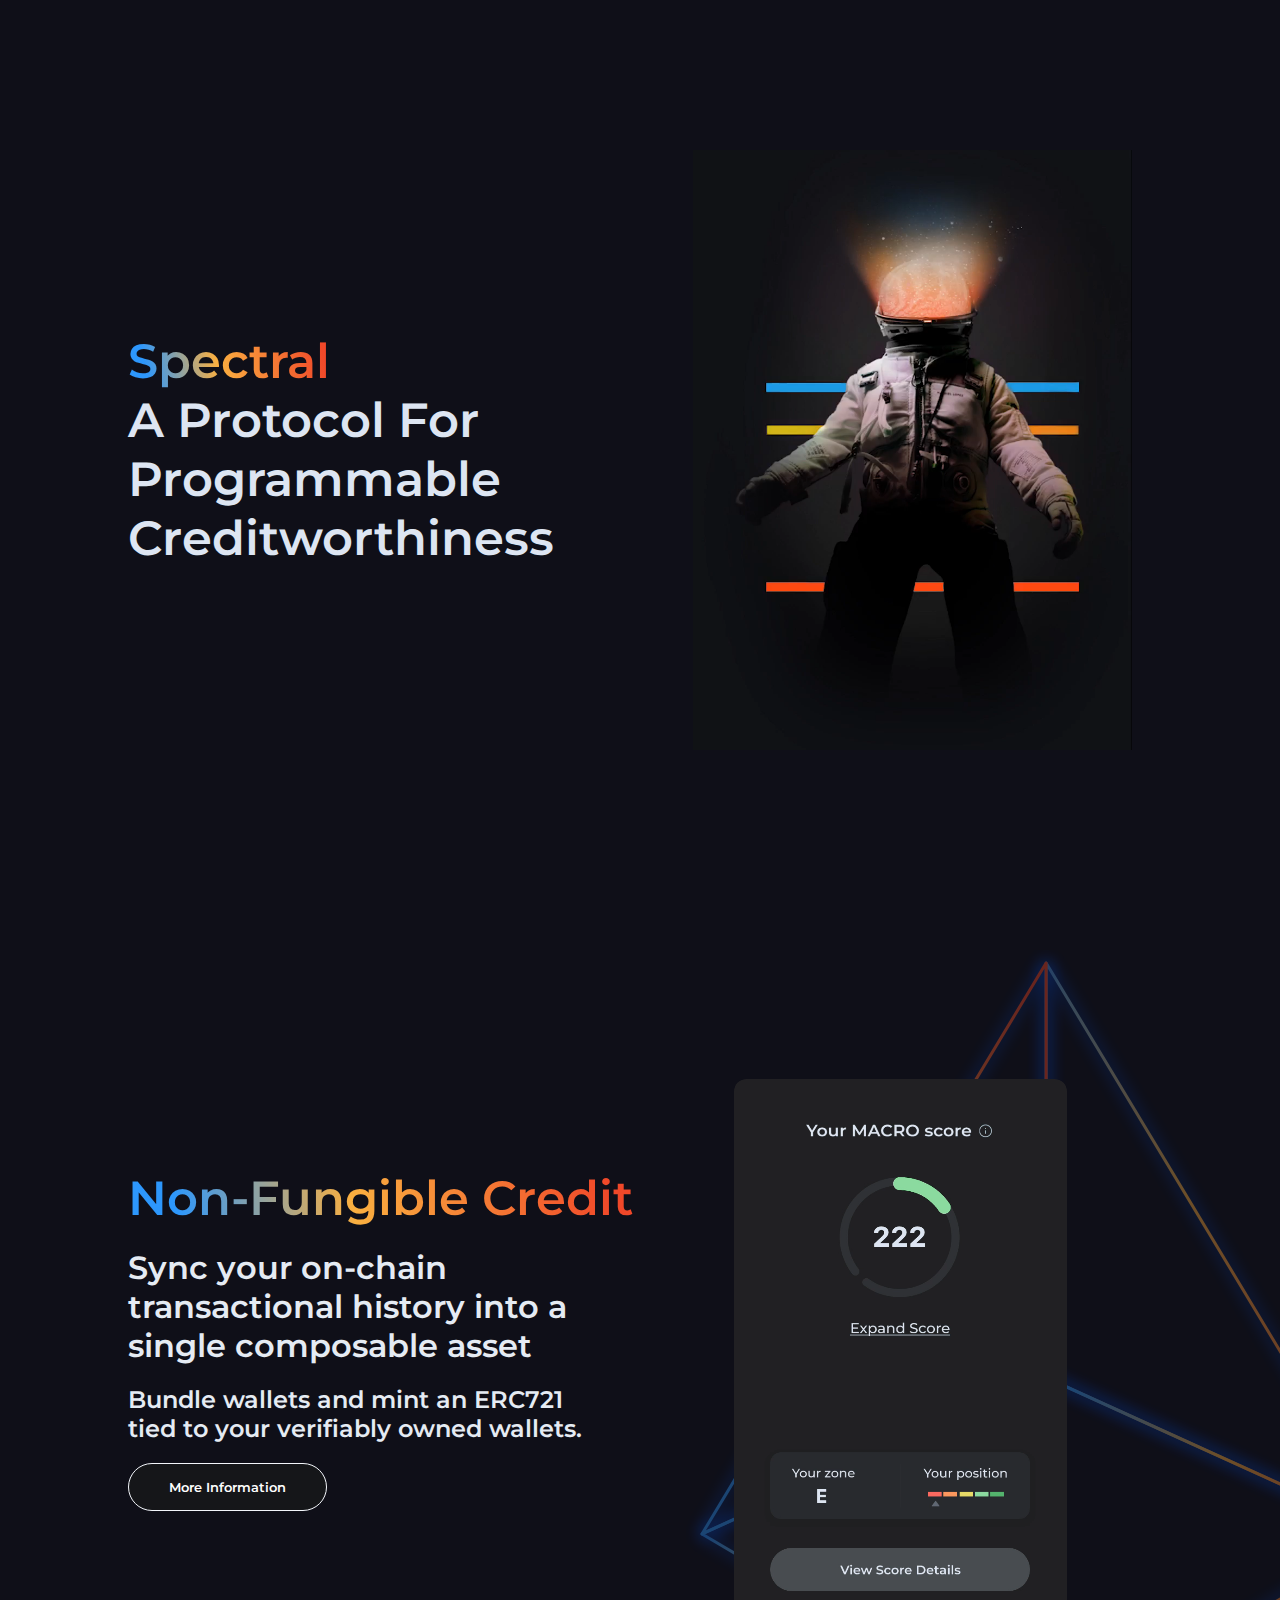
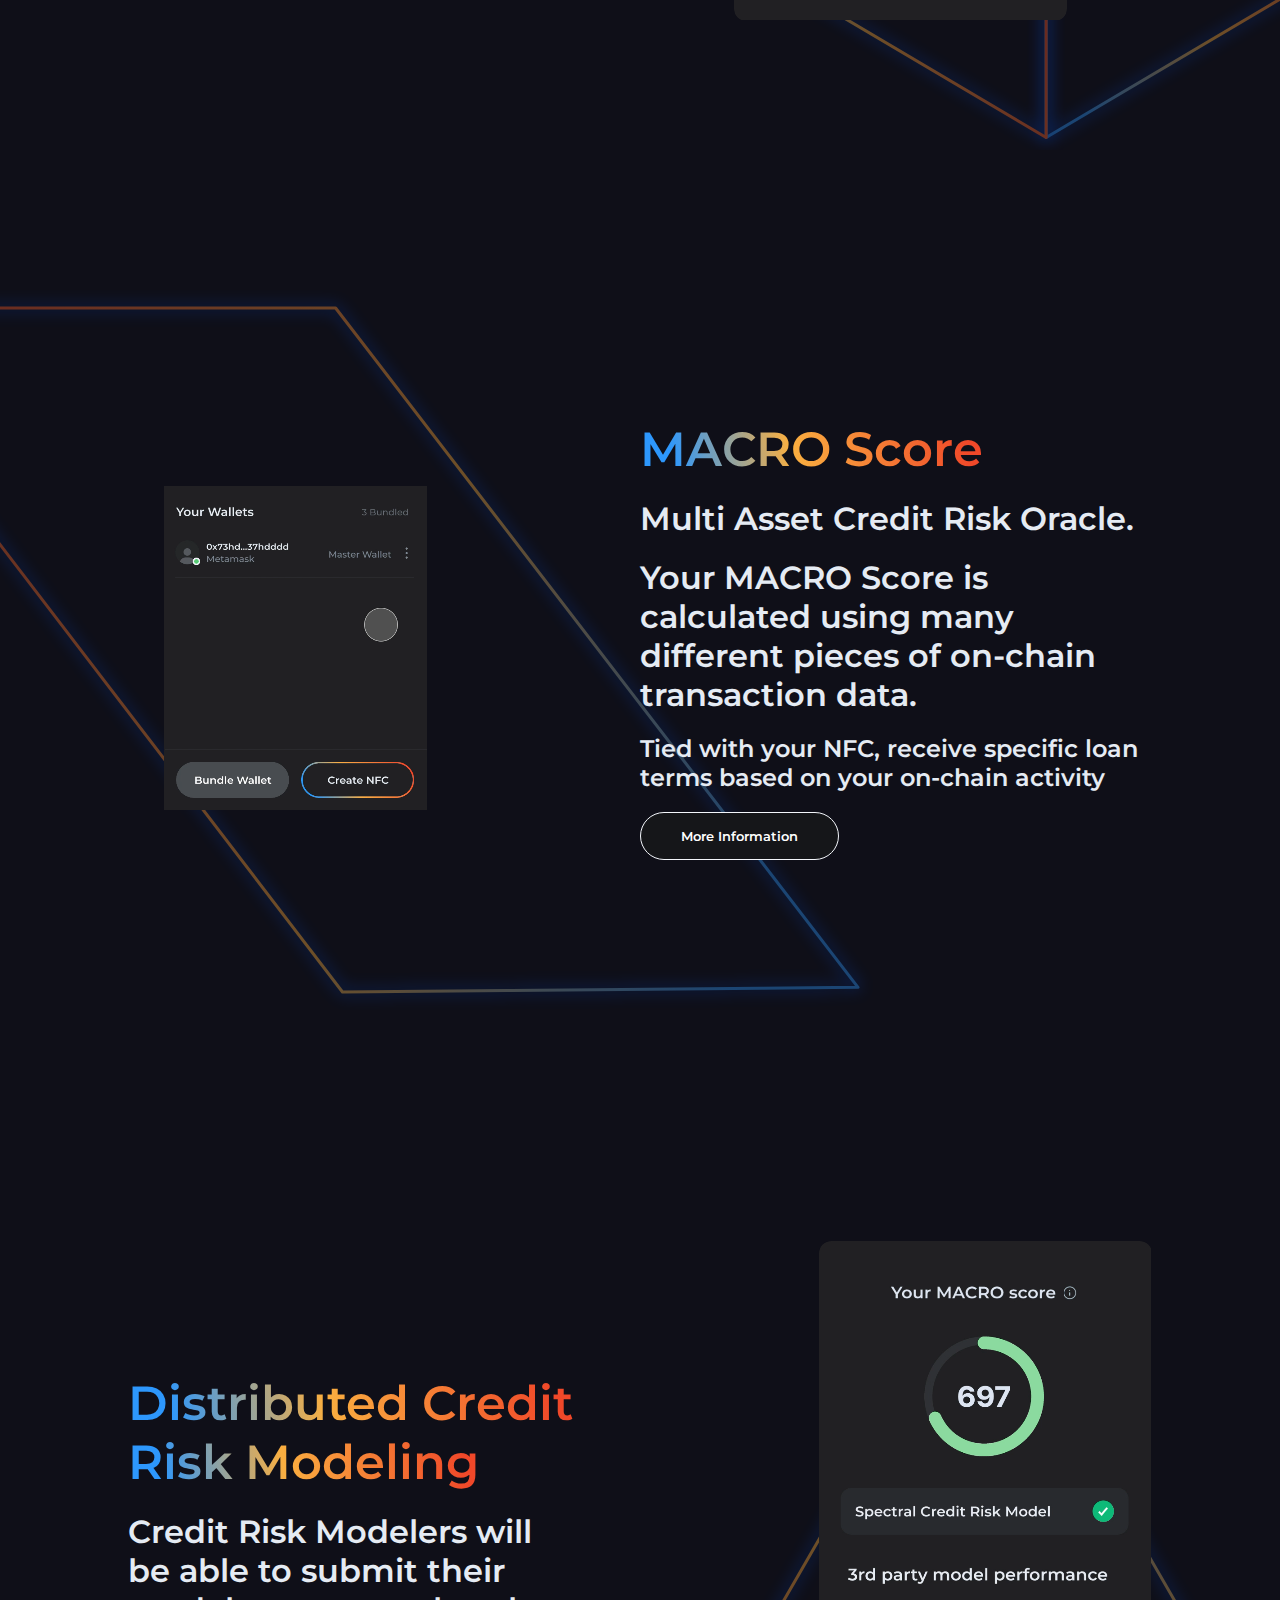
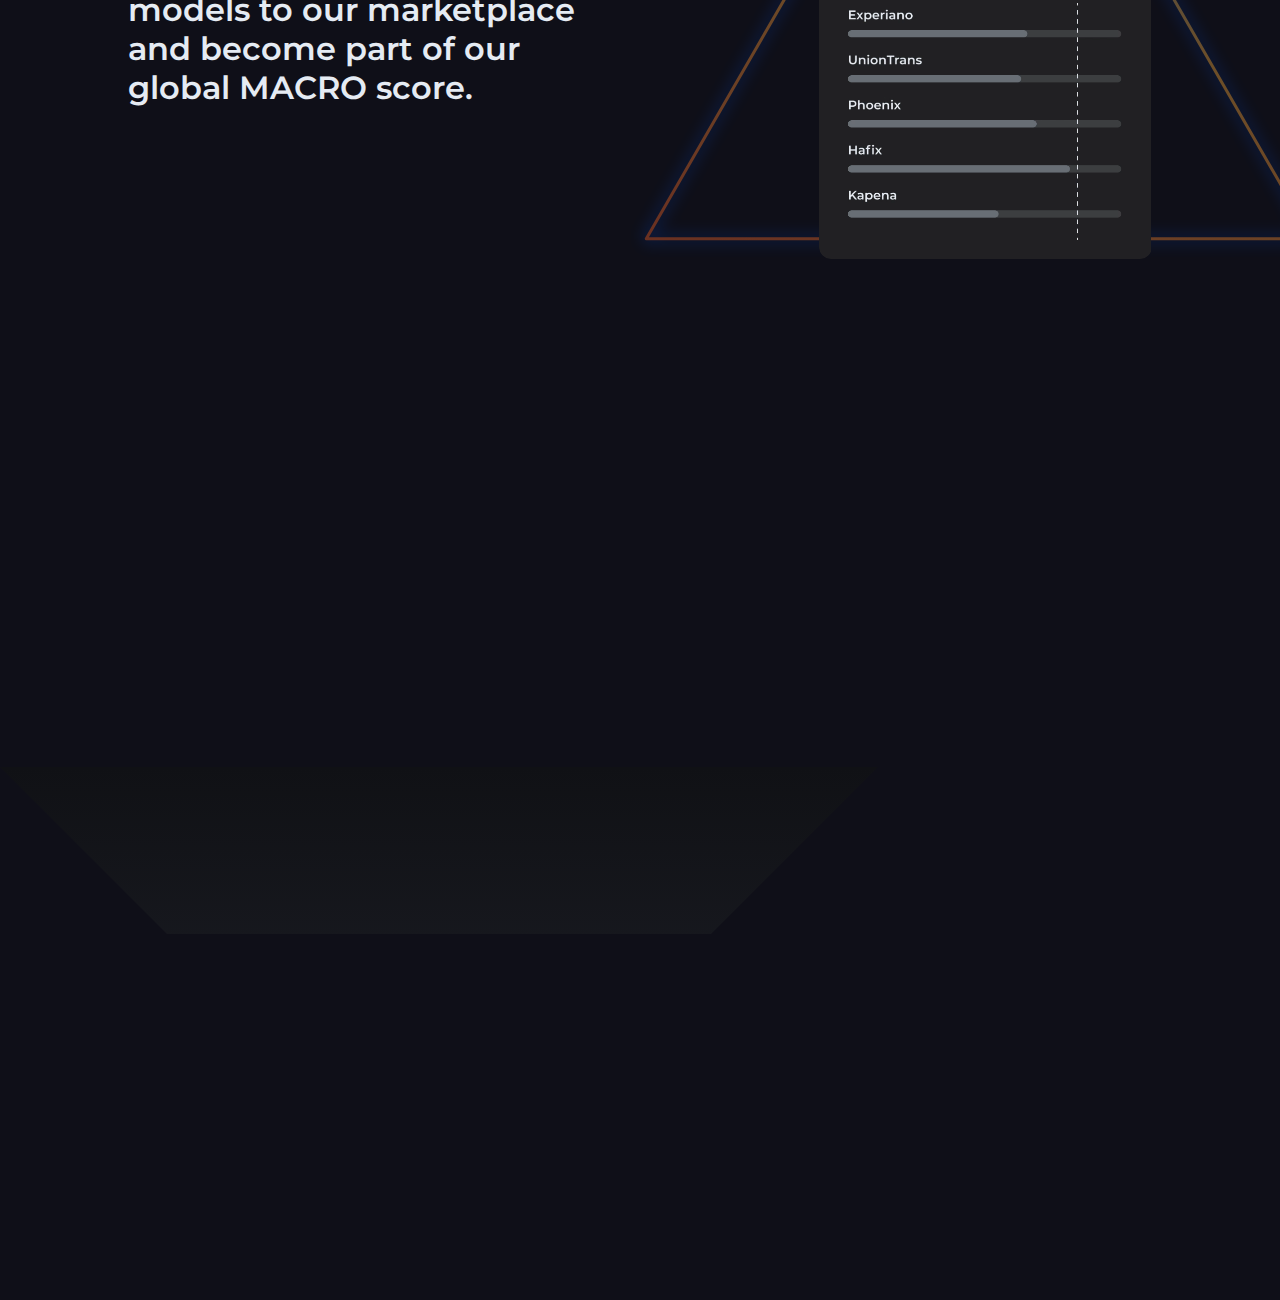
==== index.html @ 1f859273 "working on landing page pages" ====
<!DOCTYPE html>
<html lang="en" dir="ltr">

<head>
  <meta charset="utf-8">
  <meta http-equiv="X-UA-Compatible" content="IE=edge">
  <meta name="viewport" content="width=device-width, initial-scale=2">
  <title> Spectral </title>
  <link rel="stylesheet" href="css/style.css">
  <link rel="preconnect" href="https://fonts.gstatic.com">
  <link href="https://fonts.googleapis.com/css2?family=Montserrat:wght@500&display=swap" rel="stylesheet">
</head>

<body>
  <div class='container'>

    <!-- page 1 -->
    <div class='section page-1'>
      <div class="page-container">
        <div class='page-container-left'>
          <h3 class='page-heading'>
            <span class='gradient'>Spectral</span>
          </h3>
          <h3 class='page-heading '>
            A Protocol For <br> Programmable <br> Creditworthiness
          </h3>

        </div>
        <div class='page-container-right'>
          <video width="478" height="600" autoplay muted loop>
            <source src="assets/animations/page1.mp4" type="video/mp4">
          </video>
        </div>
      </div>
    </div>

    <!-- page 2 -->
    <div class='section page-2'>
      <div class="page-container">
        <div class='page-container-left'>
          <h3 class='page-heading'>
            <span class='gradient'>Non-Fungible Credit</span>
          </h3>
          <h5 class='page-subheading'>
            Sync your on-chain <br> transactional history into a <br> single composable asset
          </h5>
          <p class='page-desc'>
            Bundle wallets and mint an ERC721 <br> tied to your verifiably owned wallets.
          </p>
          <button class='btn'>More Information</button>
        </div>
        <div class='page-container-right'>
          <div class='video-mask'>
            <video class='page-2-video' width="333" height="542" autoplay muted loop>
              <source src="assets/animations/page2.mp4" type="video/mp4">
            </video>
          </div>
        </div>
      </div>
      <img class='page-2-geo' src="assets/images/page2geo.svg" alt="">
    </div>

    <!-- page 3 -->
    <div class='section page-3'>
      <div class="page-container">
        <div class='page-container-left'>
          <div class='video-mask'>
            <video class='page-3-video' width="334" height="324" autoplay muted loop>
              <source src="assets/animations/page3.mp4" type="video/mp4">
            </video>
          </div>
        </div>
        <div class='page-container-right'>
          <h3 class='page-heading'>
            <span class='gradient'>MACRO Score</span>
          </h3>
          <h5 class='page-subheading'>
            Multi Asset Credit Risk Oracle.
          </h5>
          <h5 class='page-subheading'>
            Your MACRO Score is calculated using many different pieces of on-chain transaction data.
          </h5>
          <p class='page-desc'>
            Tied with your NFC, receive specific loan terms based on your on-chain activity
          </p>

          <button class='btn'>More Information</button>

        </div>
      </div>
      <img class='page-3-geo' src="assets/images/page3geo.svg" alt="">
    </div>

    <!-- page 4 -->
    <div class='section page-4'>
      <div class="page-container">
        <div class='page-container-left'>
          <h3 class='page-heading'>
            <span class='gradient'>Distributed Credit </span> <br> <span class='gradient'> Risk Modeling</span> </h3>
          <h5 class='page-subheading'>
            Credit Risk Modelers will <br> be able to submit their <br> models to our marketplace <br> and become part
            of our <br> global MACRO score.
          </h5>
        </div>
        <div class='page-container-right'>
          <div class='video-mask'>
            <video class='page-4-video' width="333" height="618" autoplay muted loop>
              <source src="assets/animations/page4.mp4" type="video/mp4">
            </video>
          </div>
        </div>
      </div>
      <img class="page-4-geo" src="assets/images/page4geo.svg" alt="">
    </div>

    <!-- page 5 -->
    <div class='section page-5'>
      <img src="assets/images/page5geo.svg" alt="">
    </div>
  </div>

  <script src="script.js"></script>

</body>

</html>
---- css/style.css ----
/* general */
body {
  margin: 0;
  padding: 0;
}

h3,
h5,
p,
button {
  margin: 0;
  font-family: Montserrat;
  font-style: normal;
  font-weight: 600;
}

.video-mask {
  height: 100%;
}

video {
  /* used for border-radius */
  -webkit-mask-image: url([data-uri]);
  border-radius: 12px;
}


.container {
  position: relative;
  width: 100%;
  height: 100vh
}

.section {
  width: 100%;
  height: 100vh;
  background-color: #0F0F18;
  display: flex;
  align-items: center;
}

.page-container {
  display: flex;
  width: 80%;
  height: 80%;
  align-items: center;
  justify-content: space-between;
  margin: 0 auto;
}

.page-container-left,
.page-container-right {
  width: 50%;
  z-index: 1;
}

.page-container-right video {
  float: right;
}

.page-heading {
  font-size: 48px;
  line-height: 59px;
  color: #DDE5F2;
}

.page-subheading {
  font-size: 32px;
  line-height: 39px;
  color: #E5EBF3;
  margin: 20px 0;
}

.page-desc {
  font-size: 24px;
  line-height: 29px;
  color: #E5EBF3;
}

.gradient {
  background: linear-gradient(257.92deg, #F04829 5.36%, #FAAF40 55.62%, #2D97FC 89.97%);
  -webkit-background-clip: text;
  -webkit-text-fill-color: transparent;
  color: transparent;
}

.btn {
  background: #151619;
  border: 1.63441px solid #F3F6FB;
  box-sizing: border-box;
  border-radius: 100px;
  color: white;
  margin: 20px 0;
  padding: 15px 40px;
  font-family: Montserrat;
}

/* page 1 */


/* page 2 */
.page-2-geo {
  position: absolute;
  right: 0;
}

.page-2-video {
  transform: translateX(-85px);
}

/* page 3 */
.page-3-geo {
  position: absolute;
  left: 0;
}

/* page 4 */
.page-4-geo {
  position: absolute;
  right: 0;
}
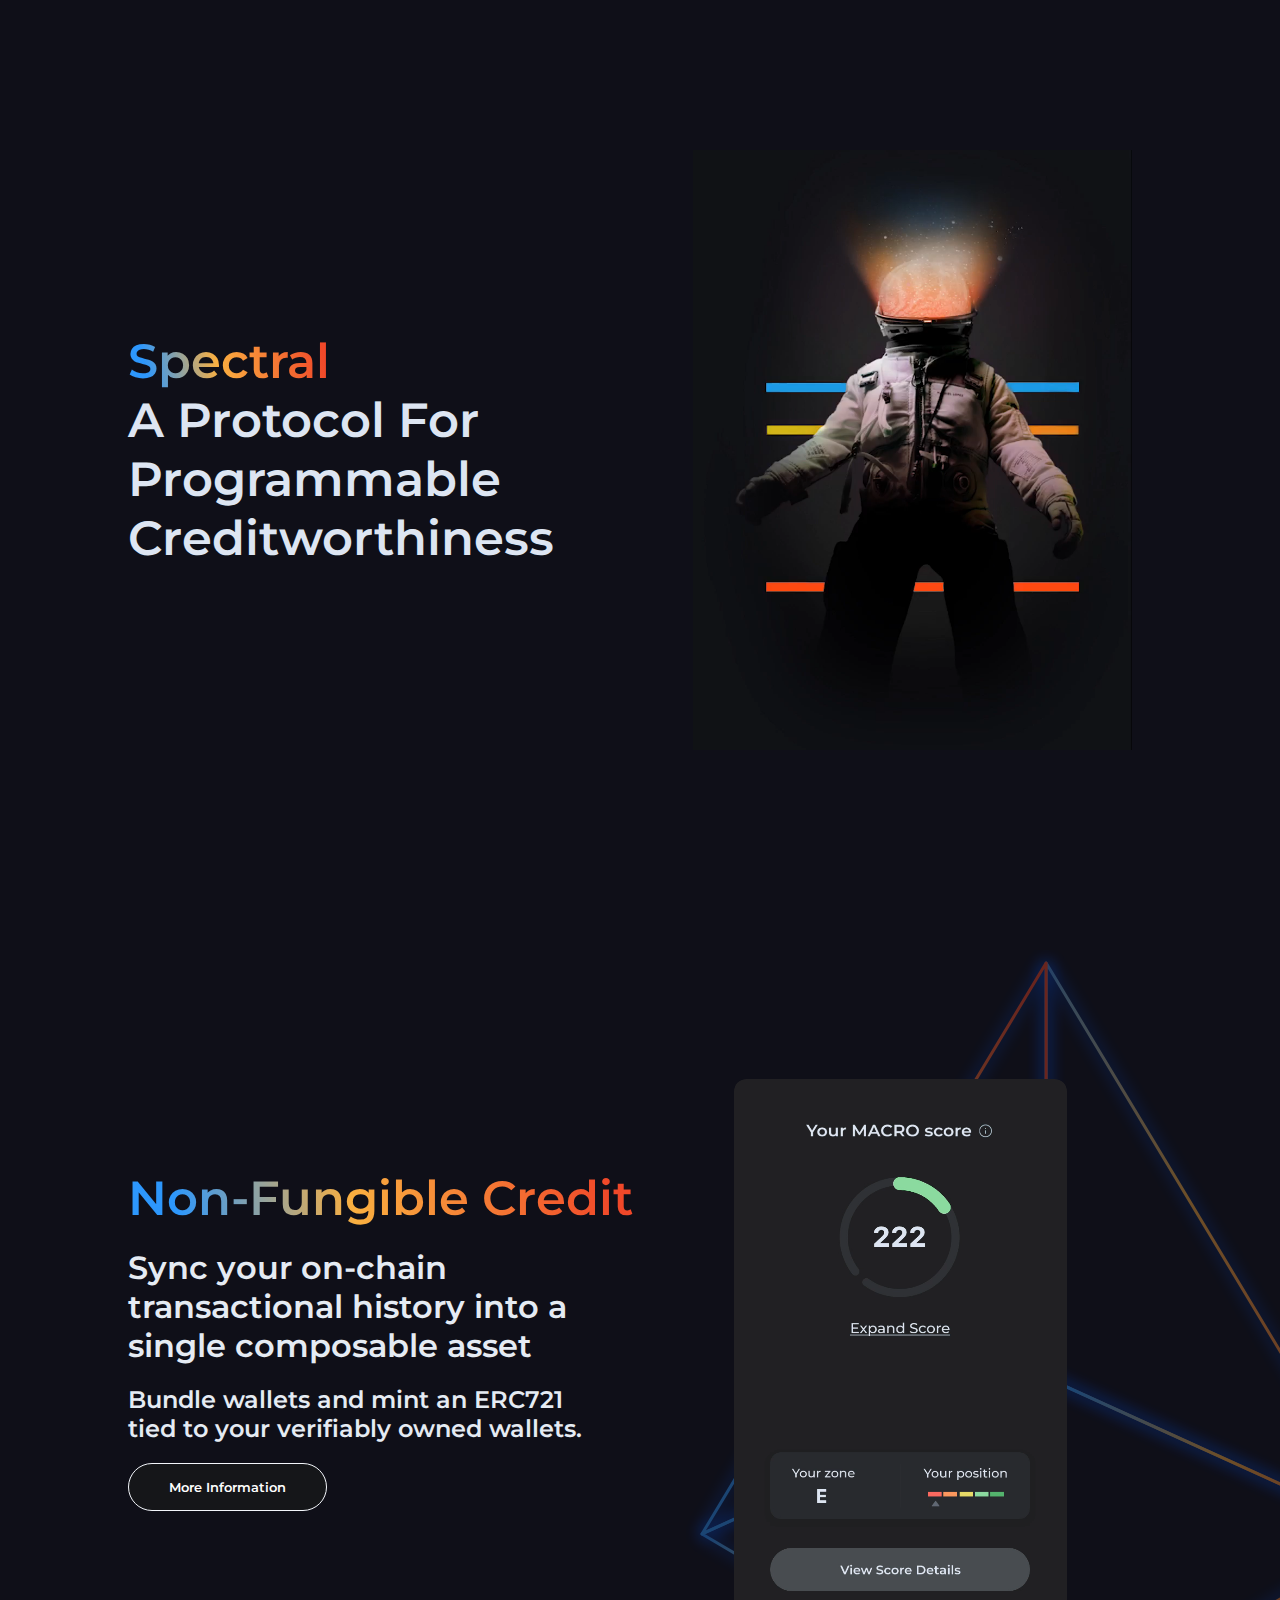
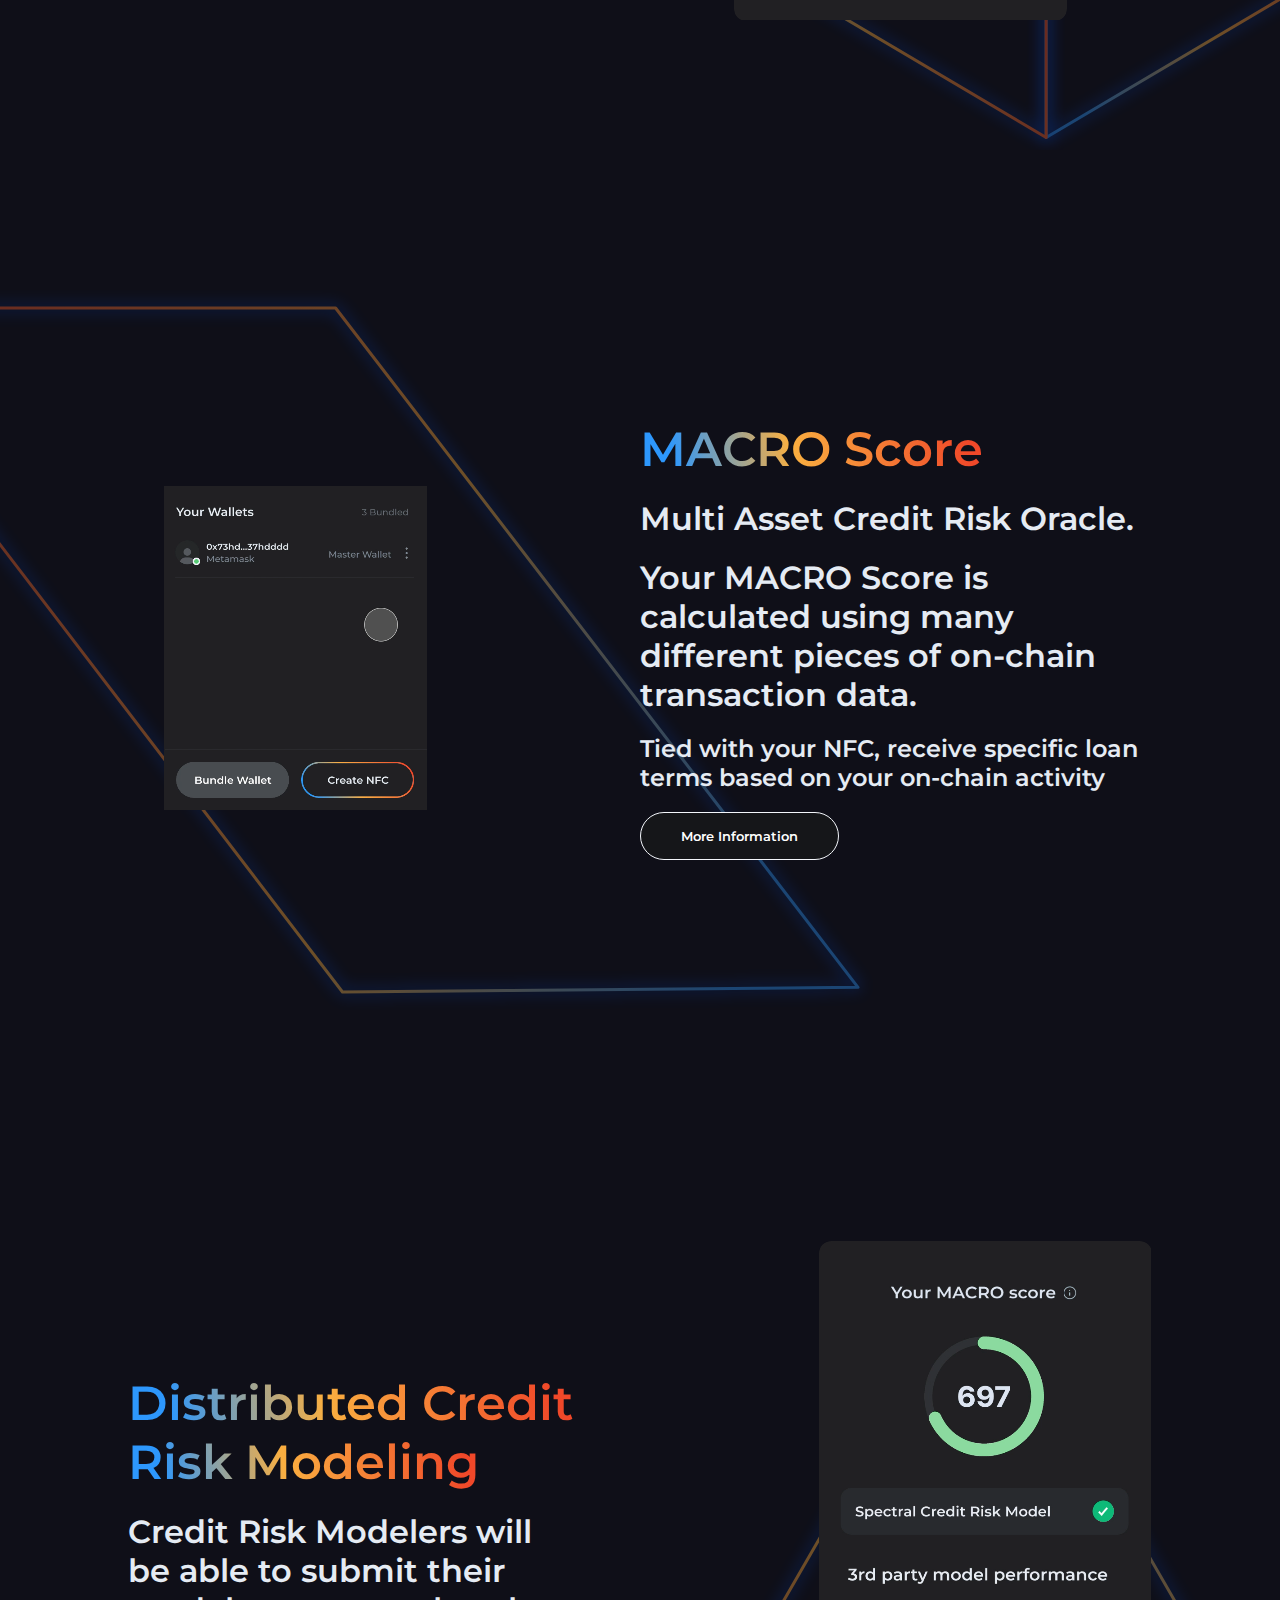
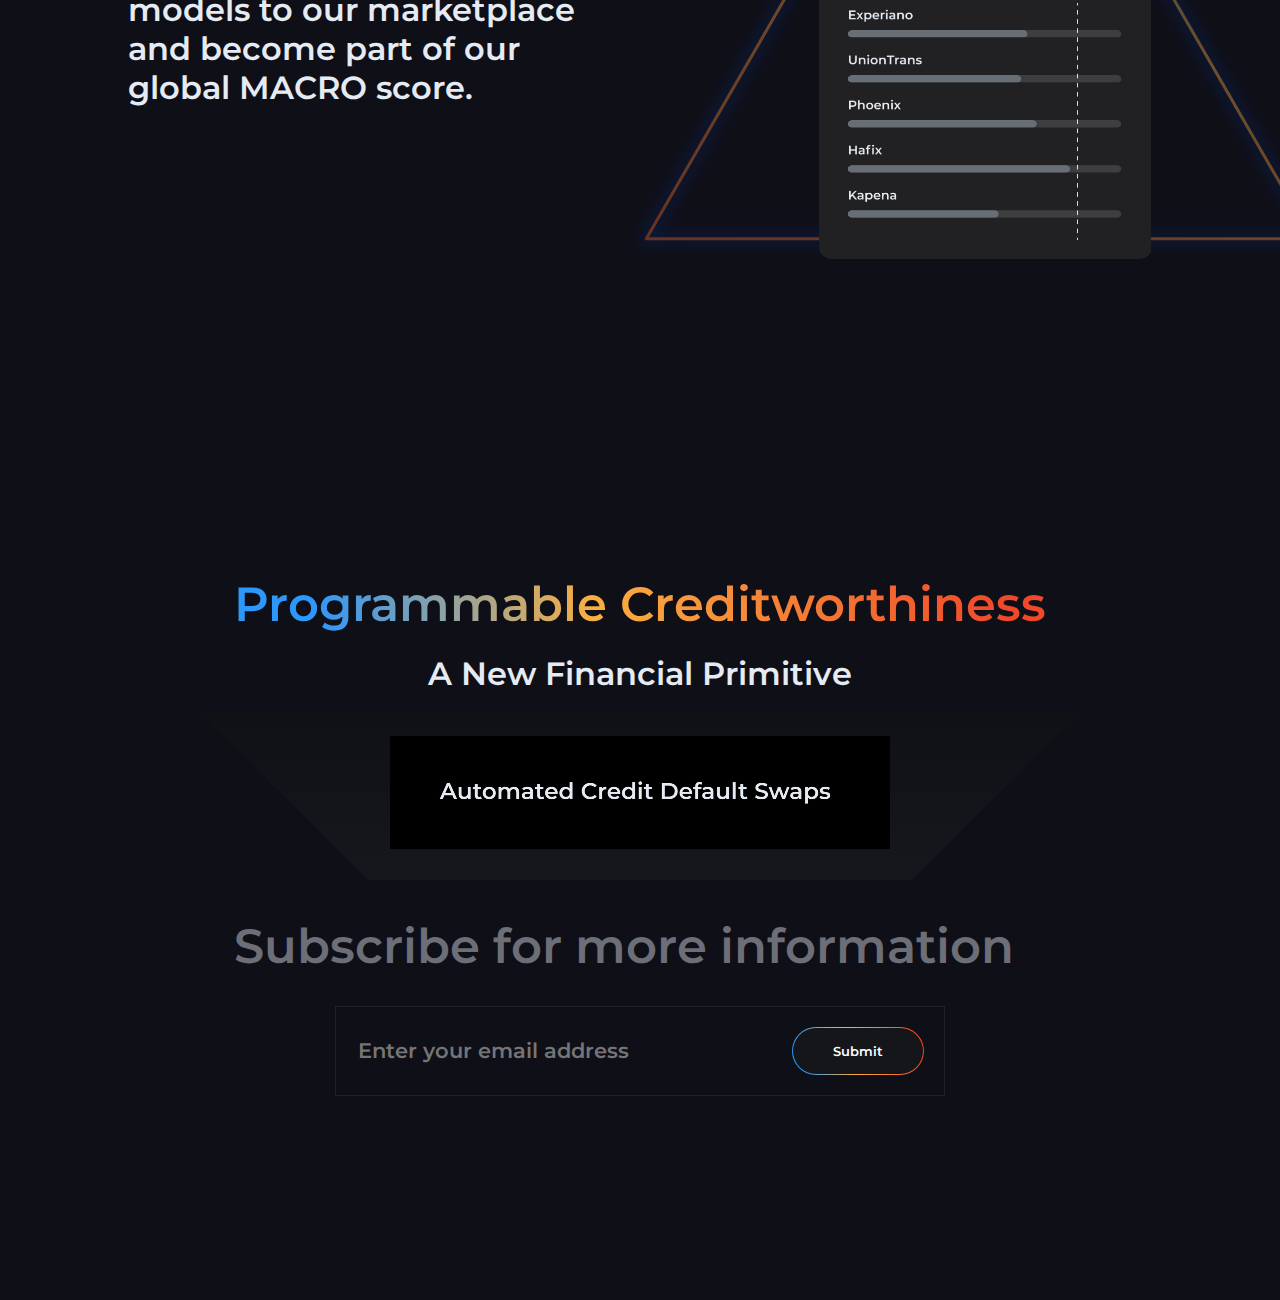
==== commit 2de2658c: "pages completed as per figma" ====
--- a/index.html
+++ b/index.html
@@ -96,7 +96,8 @@
       <div class="page-container">
         <div class='page-container-left'>
           <h3 class='page-heading'>
-            <span class='gradient'>Distributed Credit </span> <br> <span class='gradient'> Risk Modeling</span> </h3>
+            <span class='gradient'>Distributed Credit </span> <br> <span class='gradient'> Risk Modeling</span>
+          </h3>
           <h5 class='page-subheading'>
             Credit Risk Modelers will <br> be able to submit their <br> models to our marketplace <br> and become part
             of our <br> global MACRO score.
@@ -115,12 +116,32 @@
 
     <!-- page 5 -->
     <div class='section page-5'>
-      <img src="assets/images/page5geo.svg" alt="">
+
+      <div class='page-4-video-wrapper'>
+        <h3 class='page-heading'>
+          <span class='gradient'>Programmable Creditworthiness </span>
+        </h3>
+        <h5 class='page-subheading' style='text-align: center;'>
+          A New Financial Primitive
+        </h5>
+        <div class=''>
+          <video class='page-5-video' width="500" height="200" autoplay muted loop>
+            <source src="assets/animations/page5.mp4" type="video/mp4">
+          </video>
+          <img class='page-5-geo' src="assets/images/page5geo.svg" alt="">
+          <h5 class='subscribe-text'>Subscribe for more information</h5>
+        </div>
+        <div>
+          <form class='email-form' action="">
+            <input class='email-field' type="text" placeholder="Enter your email address">
+            <div class='btn-gradient-wrapper'>
+              <input class='btn btn-gradient' type="submit" value="Submit">
+            </div>
+          </form>
+        </div>
+      </div>
     </div>
-  </div>
-
-  <script src="script.js"></script>
-
+    <script src="script.js"></script>
 </body>
 
 </html>--- a/css/style.css
+++ b/css/style.css
@@ -7,7 +7,8 @@
 h3,
 h5,
 p,
-button {
+button,
+input {
   margin: 0;
   font-family: Montserrat;
   font-style: normal;
@@ -95,6 +96,29 @@
   font-family: Montserrat;
 }
 
+/* .btn-gradient {
+  border: 2px solid;
+  border-image-slice: 1;
+  border-width: 2px;
+  border-radius: 10px;
+  border-image-source: linear-gradient(257.92deg, #F04829 5.36%, #FAAF40 55.62%, #2D97FC 89.97%);
+} */
+
+.btn-gradient-wrapper {
+  width: 130px;
+  padding: 1px 1px;
+  border-radius: 100px;
+  position: relative;
+  background: linear-gradient(257.92deg, #F04829 5.36%, #FAAF40 55.62%, #2D97FC 89.97%);
+  z-index: 1;
+  /* padding: 3px; */
+}
+
+.btn-gradient-wrapper .btn {
+  border: unset;
+  margin: 0;
+}
+
 /* page 1 */
 
 
@@ -118,4 +142,60 @@
 .page-4-geo {
   position: absolute;
   right: 0;
+}
+
+.page-5-geo {
+  position: absolute;
+  left: 50%;
+  transform: translate(-50%, 0);
+}
+
+.page-5 {
+  display: flex;
+  flex-direction: column;
+  align-items: center;
+  justify-content: center;
+}
+
+.page-5-video {
+  position: relative;
+  z-index: 1;
+  left: 50%;
+  transform: translate(-50%, -20px);
+}
+
+.subscribe-text {
+  color: #E5EBF370;
+  font-size: 48px;
+  line-height: 59px;
+}
+
+.email-form {
+  display: flex;
+  justify-content: space-between;
+  width: 70%;
+  margin: 30px auto;
+  padding: 20px;
+  border: 1px solid #47474750;
+}
+
+.email-field {
+  width: 500px;
+  background: transparent;
+  border: none;
+  text-decoration: none;
+  color: #686868;
+  font-size: 21px;
+  line-height: 26px;
+}
+
+.email-field:focus {
+  outline-width: 0;
+
+}
+
+.email-form::placeholder {
+  color: #686868;
+  font-size: 21px;
+  line-height: 26px;
 }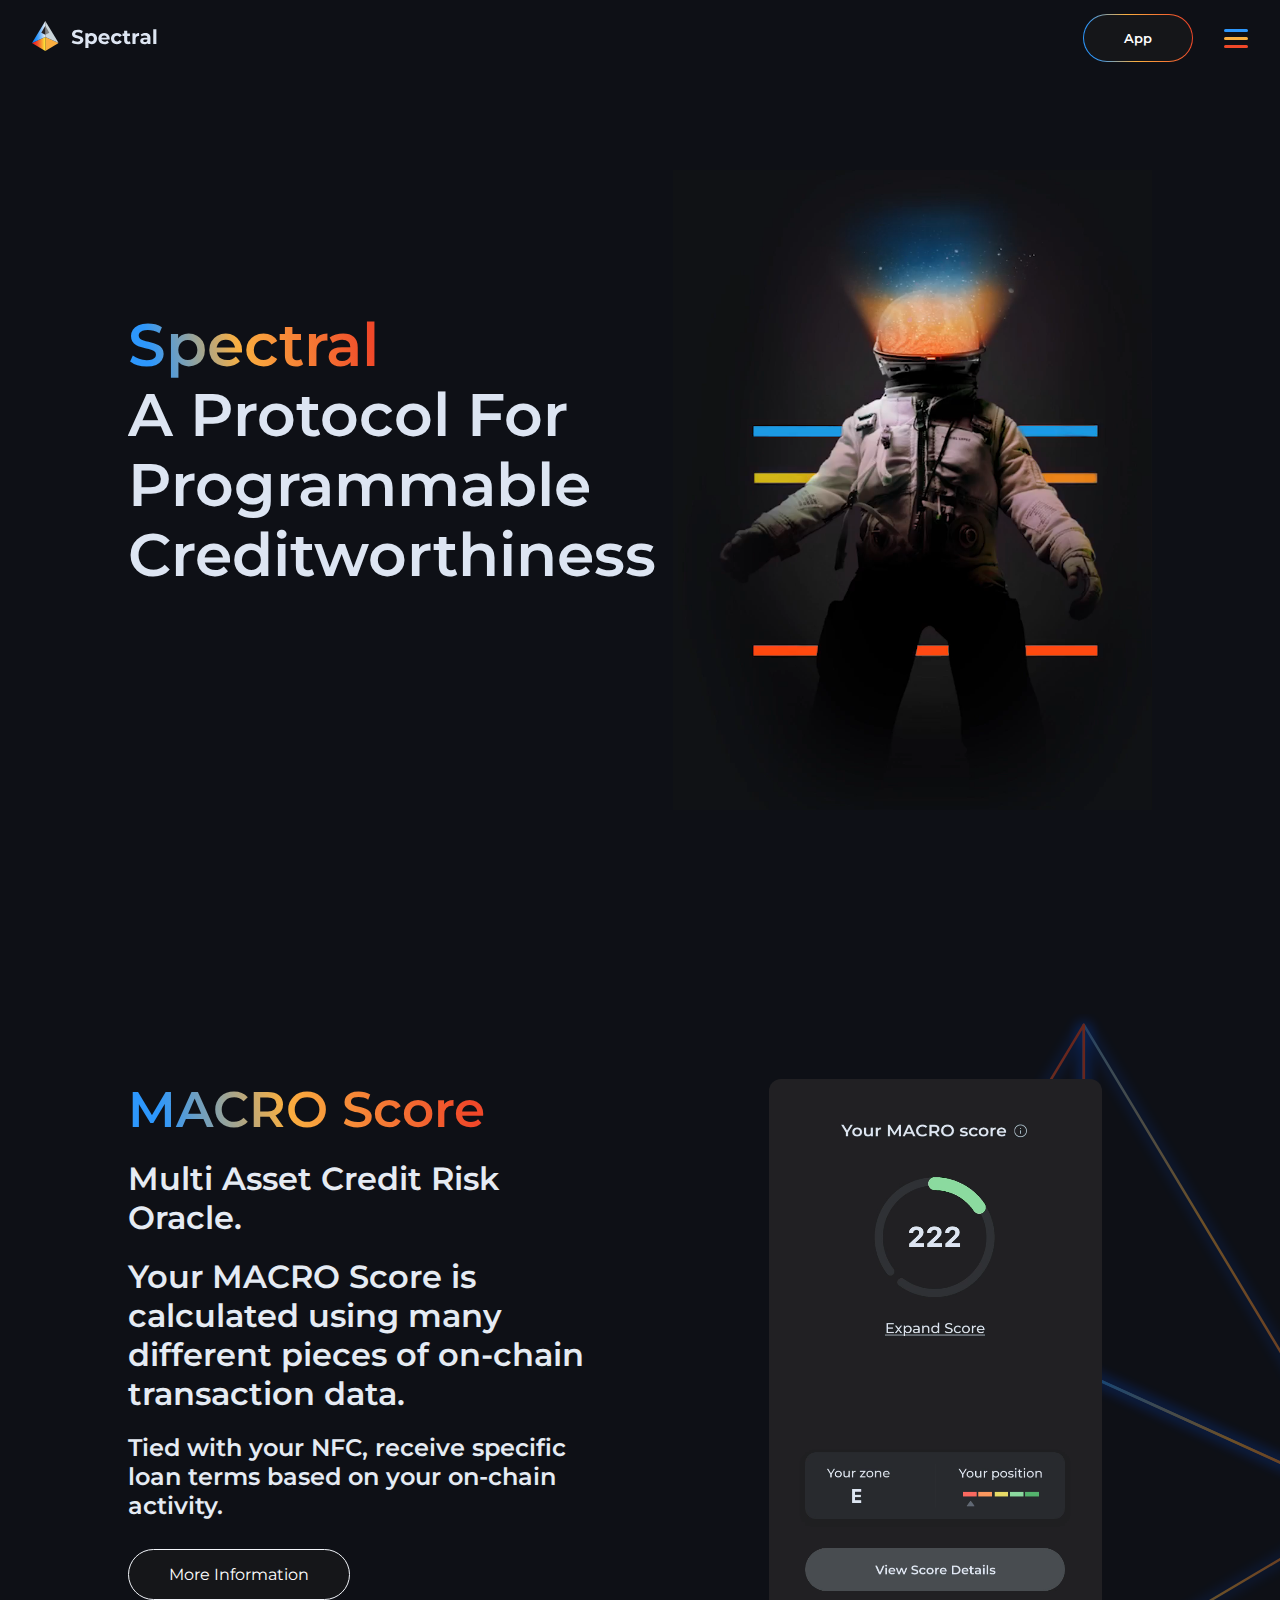
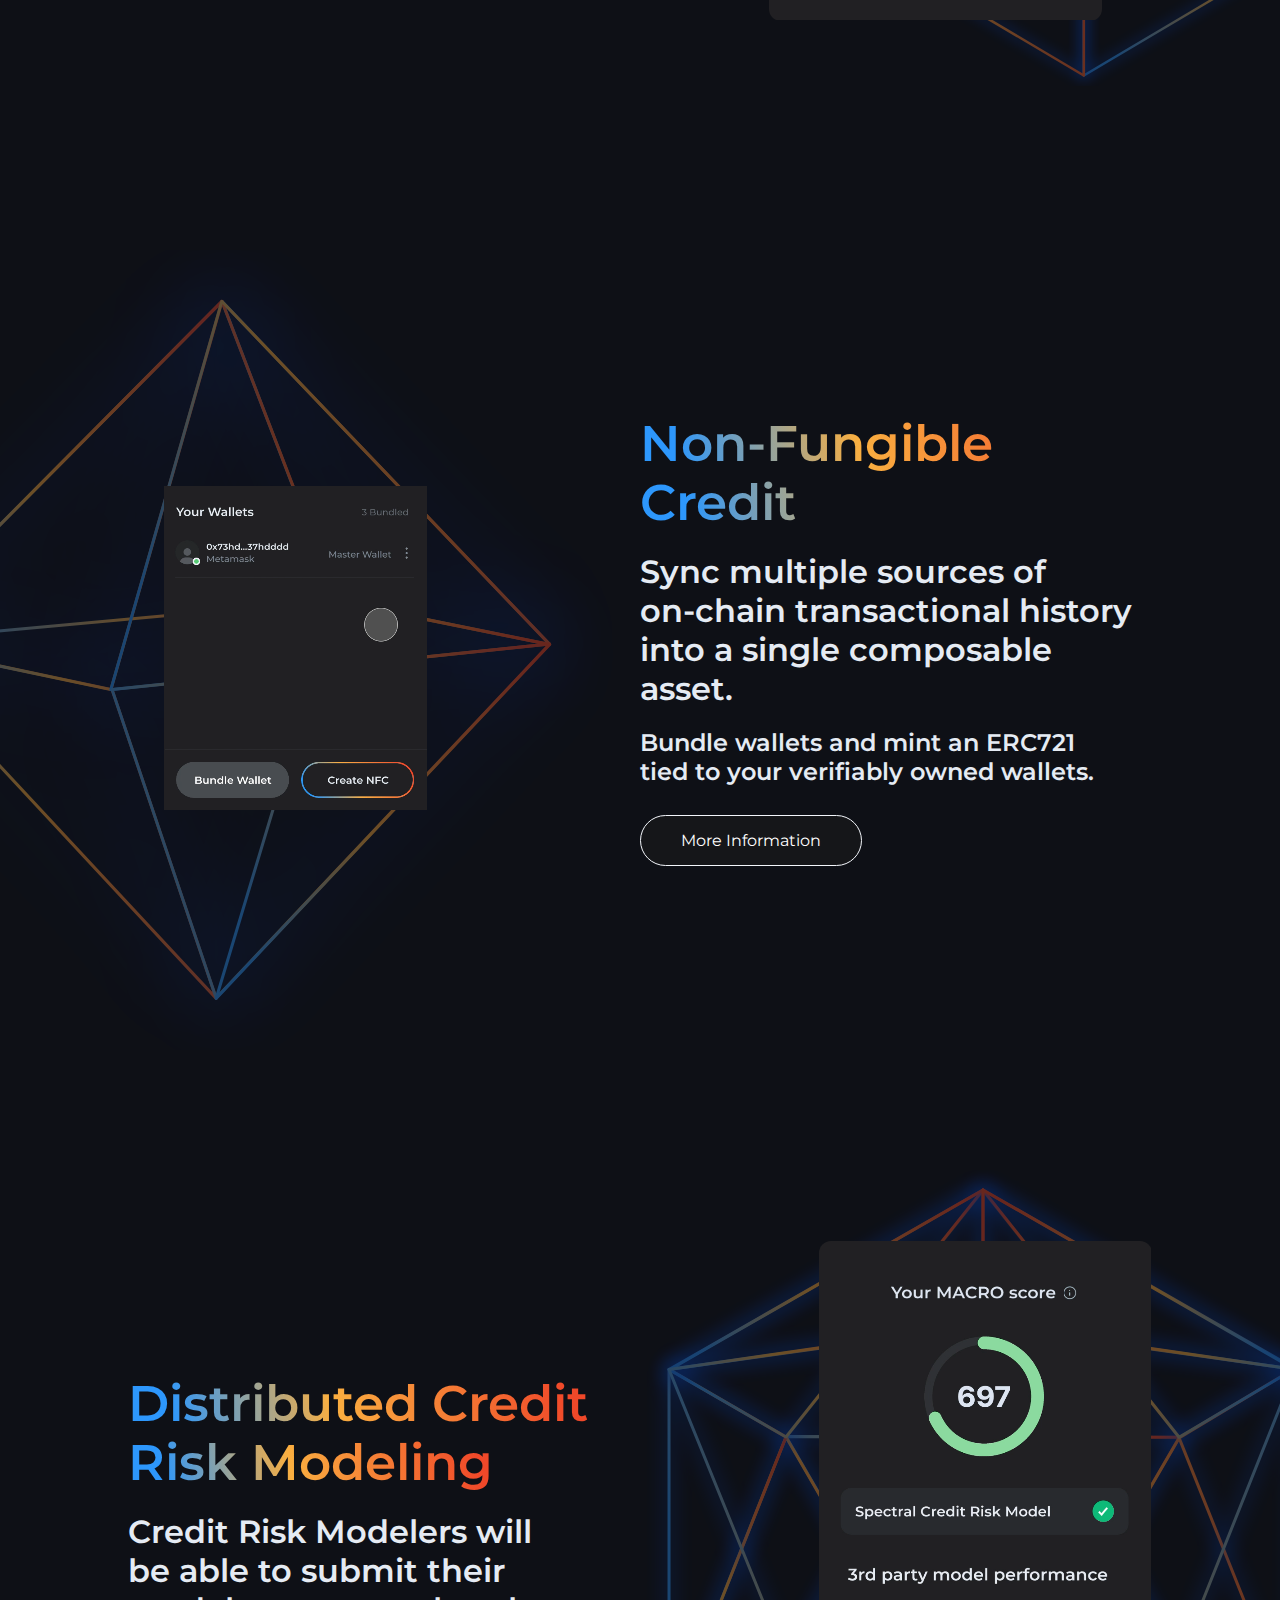
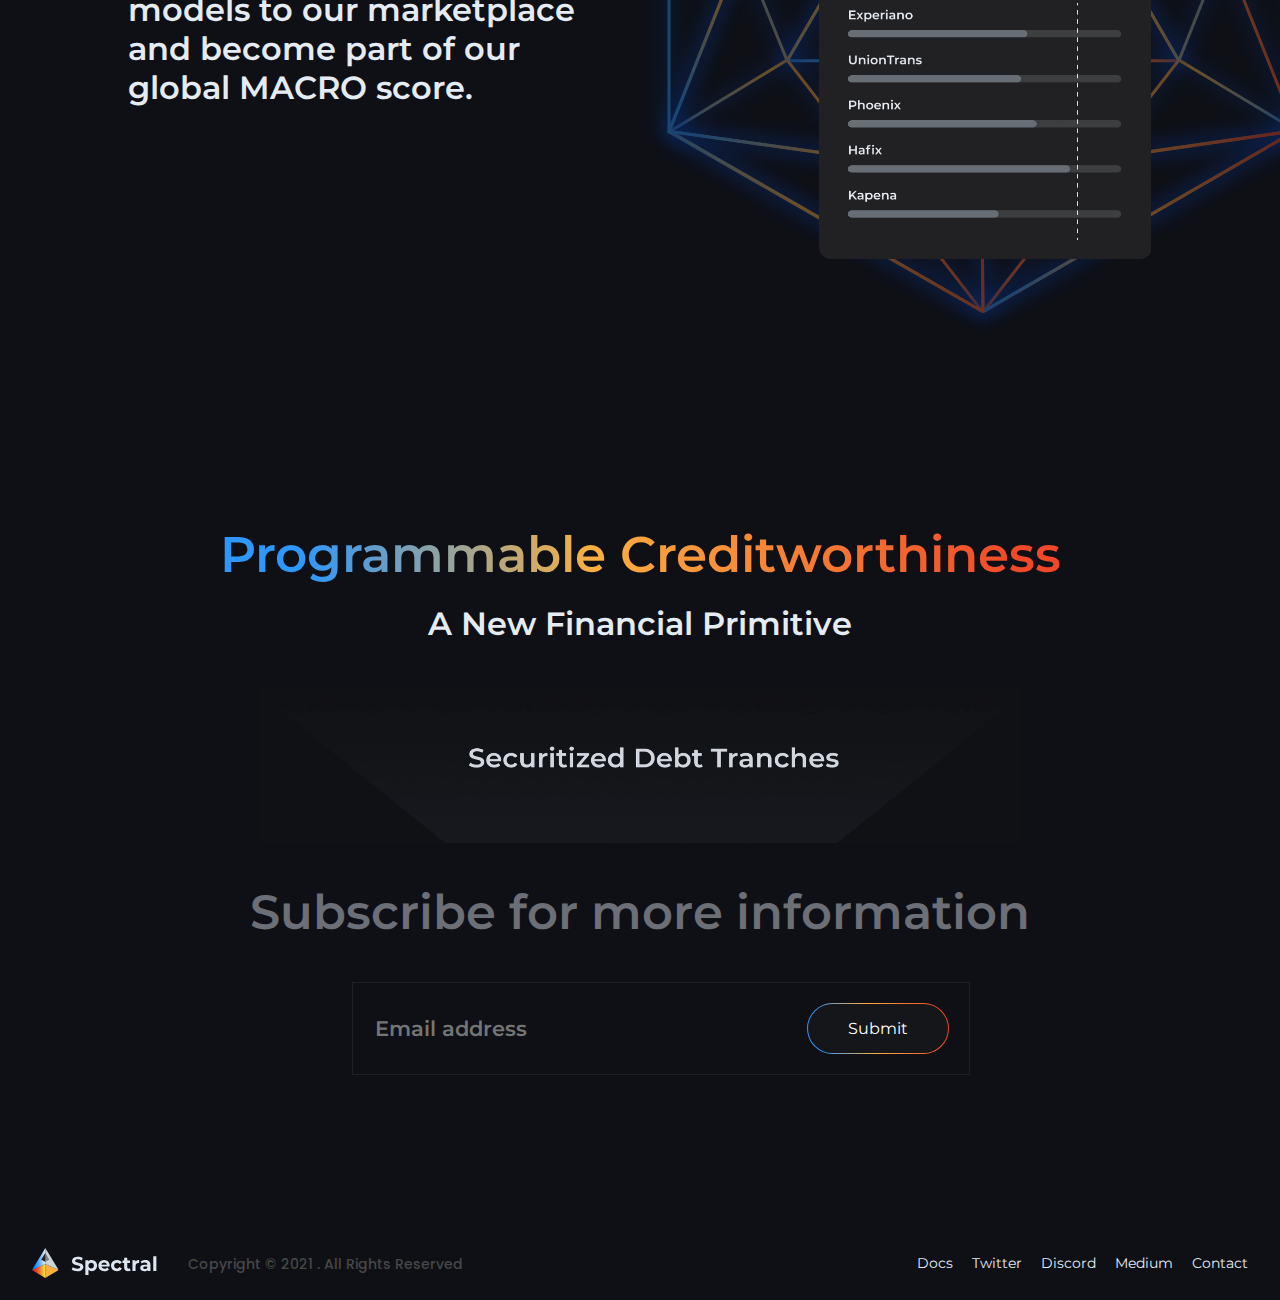
==== commit 890605d2: "remove .html from url" ====
--- a/index.html
+++ b/index.html
@@ -4,18 +4,101 @@
 <head>
   <meta charset="utf-8">
   <meta http-equiv="X-UA-Compatible" content="IE=edge">
-  <meta name="viewport" content="width=device-width, initial-scale=2">
+  <meta name="viewport" content="width=device-width, initial-scale=1">
   <title> Spectral </title>
+  <!-- favicon -->
+  <link rel="apple-touch-icon" sizes="180x180" href="assets/favicon/apple-touch-icon.png">
+  <link rel="icon" type="image/png" sizes="32x32" href="assets/favicon/favicon-32x32.png">
+  <link rel="icon" type="image/png" sizes="16x16" href="assets/favicon/favicon-16x16.png">
+  <link rel="manifest" href="assets/favicon/site.webmanifest">
+  <link rel="mask-icon" href="assets/favicon/safari-pinned-tab.svg" color="#5bbad5">
+  <link rel="shortcut icon" href="assets/favicon/favicon.ico">
+  <meta name="msapplication-TileColor" content="#da532c">
+  <meta name="msapplication-config" content="assets/favicon/browserconfig.xml">
+  <meta name="theme-color" content="#ffffff">
+  <!-- Primary Meta Tags -->
+  <title>Spectral</title>
+  <meta name="title" content="Spectral">
+  <meta name="description" content="A Protocol For Programmable Creditworthiness">
+  <!-- Open Graph / Facebook -->
+  <meta property="og:type" content="website">
+  <meta property="og:url" content="https://metatags.io/">
+  <meta property="og:title" content="Spectral">
+  <meta property="og:description" content="A Protocol For Programmable Creditworthiness">
+  <meta property="og:image" content="https://spectral-landing-dev.herokuapp.com/assets/images/meta.png">
+
+  <!-- Twitter -->
+  <meta property="twitter:card" content="summary_large_image">
+  <meta property="twitter:url" content="https://metatags.io/">
+  <meta property="twitter:title" content="Spectral">
+  <meta property="twitter:description" content="A Protocol For Programmable Creditworthiness">
+  <meta property="twitter:image" content="https://spectral-landing-dev.herokuapp.com/assets/images/meta.png">
+  <!-- font + style -->
   <link rel="stylesheet" href="css/style.css">
   <link rel="preconnect" href="https://fonts.gstatic.com">
-  <link href="https://fonts.googleapis.com/css2?family=Montserrat:wght@500&display=swap" rel="stylesheet">
+  <link href="https://fonts.googleapis.com/css2?family=Montserrat:wght@500&family=Poppins:wght@500&display=swap"
+    rel="stylesheet">
 </head>
 
 <body>
-  <div class='container'>
+
+  <!-- scroll top arrow -->
+  <div id='scroll-top' class='remove-on-mobile'>
+    <span class='arrow arrow-top'></span>
+  </div>
+
+  <!-- main-page-container -->
+  <div id='container' class='container'>
+
+    <!-- modal -->
+    <div id='modal'>
+      <div class='modal-content'>
+        <img class='modal-top-logo remove-on-desktop' src="assets/images/spectral-logo.svg" alt="">
+        <img src="assets/images/logo-circle.svg" alt="">
+        <h3 class='page-desc' style='padding:30px 0;'>Coming Soon...</h3>
+        <div id="back-btn" class='btn-gradient-wrapper width-unset'>
+          <button class='btn btn-gradient '>Back</button>
+        </div>
+      </div>
+    </div>
 
     <!-- page 1 -->
     <div class='section page-1'>
+      <div id='mobile-nav-menu'>
+        <div id="mobile-nav-menu-links">
+          <a class='nav-link' href="http://docs.spectral.finance/" target="_blank">Docs</a>
+          <a class='nav-link' href="https://twitter.com/__spectral" target="_blank">Twitter</a>
+          <a class='nav-link' href="https://discord.gg/Z9ESSwy" target="_blank">Discord</a>
+          <a class='nav-link' href="https://medium.com/@spectralfinance" target="_blank">Medium</a>
+          <a class='nav-link' href="mailto:contact@spectral.finance">Contact</a>
+        </div>
+      </div>
+      <nav class='top-nav'>
+        <div class='top-nav-left'>
+          <img class='main-logo' src="assets/images/spectral-logo.svg" alt="">
+        </div>
+        <div class='top-nav-right'>
+          <div class='nav-menu-wrapper'>
+            <div id="nav-menu">
+              <a class='nav-link' href="http://docs.spectral.finance/" target="_blank">Docs</a>
+              <a class='nav-link' href="https://twitter.com/__spectral" target="_blank">Twitter</a>
+              <a class='nav-link' href="https://discord.gg/Z9ESSwy" target="_blank">Discord</a>
+              <a class='nav-link' href="https://medium.com/@spectralfinance" target="_blank">Medium</a>
+              <a class='nav-link' href="mailto:contact@spectral.finance">Contact</a>
+            </div>
+          </div>
+          <div id='app-btn-wrapper' class='btn-gradient-wrapper width-unset'>
+            <button id='app-btn' class='btn btn-gradient '>App</button>
+          </div>
+          <div id='burger-menu'>
+            <div id="burger-icon">
+              <span></span>
+              <span></span>
+              <span></span>
+            </div>
+          </div>
+        </div>
+      </nav>
       <div class="page-container">
         <div class='page-container-left'>
           <h3 class='page-heading'>
@@ -26,8 +109,8 @@
           </h3>
 
         </div>
-        <div class='page-container-right'>
-          <video width="478" height="600" autoplay muted loop>
+        <div class='page-container-right page-1-video'>
+          <video width="478" height="600" playsinline autoplay muted loop>
             <source src="assets/animations/page1.mp4" type="video/mp4">
           </video>
         </div>
@@ -38,20 +121,28 @@
     <div class='section page-2'>
       <div class="page-container">
         <div class='page-container-left'>
-          <h3 class='page-heading'>
-            <span class='gradient'>Non-Fungible Credit</span>
+          <h3 class='page-heading '>
+            <span class='gradient'> MACRO Score </span>
           </h3>
           <h5 class='page-subheading'>
-            Sync your on-chain <br> transactional history into a <br> single composable asset
+            Multi Asset Credit Risk Oracle.
+          </h5>
+          <h5 class='page-subheading'>
+            Your MACRO Score is <br class='remove-on-mobile'>calculated using many<br class='remove-on-mobile'>
+            different pieces of on-chain
+            transaction data.
           </h5>
           <p class='page-desc'>
-            Bundle wallets and mint an ERC721 <br> tied to your verifiably owned wallets.
+            Tied with your NFC, receive specific loan terms based on your on-chain <br class='remove-on-mobile'>
+            activity.
           </p>
-          <button class='btn'>More Information</button>
+          <div class='more-info-wrapper'>
+            <a href='http://docs.spectral.finance' target="_blank" class='btn'>More Information</a>
+          </div>
         </div>
         <div class='page-container-right'>
           <div class='video-mask'>
-            <video class='page-2-video' width="333" height="542" autoplay muted loop>
+            <video class='page-2-video' width="333" height="542" playsinline autoplay muted loop>
               <source src="assets/animations/page2.mp4" type="video/mp4">
             </video>
           </div>
@@ -65,27 +156,27 @@
       <div class="page-container">
         <div class='page-container-left'>
           <div class='video-mask'>
-            <video class='page-3-video' width="334" height="324" autoplay muted loop>
+            <video class='page-3-video' width="334" height="324" playsinline autoplay muted loop>
               <source src="assets/animations/page3.mp4" type="video/mp4">
             </video>
           </div>
         </div>
         <div class='page-container-right'>
-          <h3 class='page-heading'>
-            <span class='gradient'>MACRO Score</span>
+          <h3 class='page-heading gradient'>
+            <span>Non-Fungible Credit</span>
           </h3>
           <h5 class='page-subheading'>
-            Multi Asset Credit Risk Oracle.
+            Sync multiple sources of <br class='remove-on-mobile'> on-chain transactional history <br
+              class='remove-on-mobile'> into a single
+            composable asset.
           </h5>
-          <h5 class='page-subheading'>
-            Your MACRO Score is calculated using many different pieces of on-chain transaction data.
-          </h5>
-          <p class='page-desc'>
-            Tied with your NFC, receive specific loan terms based on your on-chain activity
+
+          <p class=' page-desc'>
+            Bundle wallets and mint an ERC721<br class='remove-on-mobile'> tied to your verifiably owned wallets.
           </p>
-
-          <button class='btn'>More Information</button>
-
+          <div class='more-info-wrapper'>
+            <a href='http://docs.spectral.finance' target="_blank" class='btn'>More Information</a>
+          </div>
         </div>
       </div>
       <img class='page-3-geo' src="assets/images/page3geo.svg" alt="">
@@ -95,17 +186,30 @@
     <div class='section page-4'>
       <div class="page-container">
         <div class='page-container-left'>
-          <h3 class='page-heading'>
-            <span class='gradient'>Distributed Credit </span> <br> <span class='gradient'> Risk Modeling</span>
+
+          <h3 class='page-heading remove-on-mobile'>
+            <span class='gradient'>Distributed Credit</span>
+            <br>
+            <span class='gradient'>Risk Modeling</span>
+          </h3>
+
+          <h3 class='page-heading remove-on-desktop'>
+            <span class='gradient'>Distributed </span>
+            <br>
+            <span class='gradient'> Credit Risk</span>
+            <br>
+            <span class='gradient'> Modeling</span>
           </h3>
           <h5 class='page-subheading'>
-            Credit Risk Modelers will <br> be able to submit their <br> models to our marketplace <br> and become part
-            of our <br> global MACRO score.
+            Credit Risk Modelers will <br class='remove-on-mobile'> be able to submit their <br
+              class='remove-on-mobile'> models to our
+            marketplace <br class='remove-on-mobile'> and become part
+            of our <br class='remove-on-mobile'> global MACRO score.
           </h5>
         </div>
         <div class='page-container-right'>
           <div class='video-mask'>
-            <video class='page-4-video' width="333" height="618" autoplay muted loop>
+            <video class='page-4-video' width="333" height="618" playsinline autoplay muted loop>
               <source src="assets/animations/page4.mp4" type="video/mp4">
             </video>
           </div>
@@ -117,29 +221,79 @@
     <!-- page 5 -->
     <div class='section page-5'>
 
-      <div class='page-4-video-wrapper'>
-        <h3 class='page-heading'>
+      <div class="page-5-content" style='width:100%;'>
+        <h3 class='page-heading remove-on-mobile '>
           <span class='gradient'>Programmable Creditworthiness </span>
+        </h3>
+
+        <h3 class='page-heading remove-on-desktop '>
+          <span class='gradient'>Programmable </span>
+          <span class='gradient'>Creditworthiness </span>
         </h3>
         <h5 class='page-subheading' style='text-align: center;'>
           A New Financial Primitive
         </h5>
-        <div class=''>
-          <video class='page-5-video' width="500" height="200" autoplay muted loop>
+        <div class='page-5-video-mask'>
+          <video class='page-5-video' width="500" height="200" playsinline autoplay muted loop>
             <source src="assets/animations/page5.mp4" type="video/mp4">
           </video>
-          <img class='page-5-geo' src="assets/images/page5geo.svg" alt="">
-          <h5 class='subscribe-text'>Subscribe for more information</h5>
-        </div>
-        <div>
-          <form class='email-form' action="">
-            <input class='email-field' type="text" placeholder="Enter your email address">
-            <div class='btn-gradient-wrapper'>
-              <input class='btn btn-gradient' type="submit" value="Submit">
-            </div>
-          </form>
-        </div>
-      </div>
+        </div>
+        <h5 class='subscribe-text'>Subscribe for more information</h5>
+       
+
+          <!-- Begin Mailchimp Signup Form -->
+          <div class='email-form-wrapper'>
+          <div id="mc_embed_signup">
+            <form class='email-form' id="email-form"
+              action="https://finance.us7.list-manage.com/subscribe/post?u=1574c1720b8bccb0a7c06c9a4&amp;id=6ed13096dd"
+              method="post" id="mc-embedded-subscribe-form" name="mc-embedded-subscribe-form" class="validate"
+              >
+              <div id="mc_embed_signup_scroll">
+
+                <div class="mc-field-group ">
+                  <input type="email" value="" name="EMAIL" class="required email email-field"
+                    placeholder="Email address" id="mce-EMAIL">
+                </div>
+
+                <div id="mce-responses" class="clear" color="white">
+                  <div class="response" id="mce-error-response" style="display:none"></div>
+                  <div class="response" id="mce-success-response" style="display:none"></div>
+                </div>
+
+                <!-- real people should not fill this in and expect good things - do not remove this or risk form bot signups-->
+                <div style="position: absolute; left: -5000px;" aria-hidden="true"><input type="text"
+                    name="b_1574c1720b8bccb0a7c06c9a4_6ed13096dd" tabindex="-1" value=""></div>
+                <div class="clear btn-gradient-wrapper">
+                  <div type="" class='btn btn-gradient submit-btn noselect' id='submit-btn'>
+                    <!-- name="subscribe"
+                    id="mc-embedded-subscribe" -->
+                    Submit
+                  </div>
+                </div>
+              </div>
+            </form>
+          </div>
+          <div class='mailchimp-response-wrapper'>
+          <span id='mailchimp-response'></span>
+          </div>
+        </div>
+      </div>
+      <footer class='footer'>
+        <div class='footer-left'>
+          <img class='main-logo' src="assets/images/spectral-logo.svg" alt="">
+          <span class='copyright remove-on-mobile'>Copyright © 2021 . All Rights Reserved </span>
+        </div>
+        <div class='footer-right'>
+          <div id="">
+            <a class='nav-link' href="http://docs.spectral.finance/" target="_blank">Docs</a>
+            <a class='nav-link' href="https://twitter.com/__spectral" target="_blank">Twitter</a>
+            <a class='nav-link' href="https://discord.gg/Z9ESSwy" target="_blank">Discord</a>
+            <a class='nav-link' href="https://medium.com/@spectralfinance" target="_blank">Medium</a>
+            <a class='nav-link' style='margin-right:0;' href="mailto:contact@spectral.finance">Contact</a>
+          </div>
+        </div>
+        <span class='copyright remove-on-desktop'>Copyright © 2021 . All Rights Reserved </span>
+      </footer>
     </div>
     <script src="script.js"></script>
 </body>
--- a/css/style.css
+++ b/css/style.css
@@ -2,6 +2,30 @@
 body {
   margin: 0;
   padding: 0;
+  text-rendering: optimizeLegibility;
+  overflow: hidden;
+  overflow-x: hidden;
+  scroll-behavior: smooth;
+}
+
+*:focus {
+  outline: none;
+}
+
+.noselect {
+  -webkit-touch-callout: none;
+  /* iOS Safari */
+  -webkit-user-select: none;
+  /* Safari */
+  -khtml-user-select: none;
+  /* Konqueror HTML */
+  -moz-user-select: none;
+  /* Old versions of Firefox */
+  -ms-user-select: none;
+  /* Internet Explorer/Edge */
+  user-select: none;
+  /* Non-prefixed version, currently
+                                  supported by Chrome, Edge, Opera and Firefox */
 }
 
 h3,
@@ -15,27 +39,248 @@
   font-weight: 600;
 }
 
+a {
+  text-decoration: none;
+}
+
+input:-webkit-autofill,
+input:-webkit-autofill:hover,
+input:-webkit-autofill:focus,
+input:-webkit-autofill:active {
+  -webkit-box-shadow: 0 0 0 30px #0e1015 inset !important;
+}
+
+/*Change text in autofill textbox*/
+input:-webkit-autofill {
+  -webkit-text-fill-color: #686868 !important;
+}
+
+/* navbar */
+#mobile-nav-menu {
+  display: none;
+}
+
+.top-nav {
+  position: absolute;
+  top: 0;
+  width: 95%;
+  height: 75px;
+  left: 50%;
+  transform: translate(-50%, 0);
+  display: flex;
+  justify-content: space-between;
+  align-items: center;
+  background-color: #0e1016;
+  z-index: 2;
+}
+
+.top-nav-right {
+  display: flex;
+  align-items: center;
+}
+
+.nav-menu-wrapper {
+  overflow-x: hidden;
+}
+
+#nav-menu {
+  transform: translateX(125%);
+  visibility: hidden;
+  transition: 0.3s all ease-out;
+}
+
+.nav-link {
+  color: #e5ebf3;
+  font-size: 14px;
+  line-height: 17px;
+  background: none;
+  border: none;
+  margin-right: 15px;
+  cursor: pointer;
+  text-decoration: none;
+  font-family: Montserrat;
+  cursor: pointer;
+}
+
+#burger-icon {
+  width: 40px;
+  height: 45px;
+  position: relative;
+  top: 14px;
+  margin-left: 15px;
+  -webkit-transform: rotate(0deg);
+  -moz-transform: rotate(0deg);
+  -o-transform: rotate(0deg);
+  transform: rotate(0deg);
+  -webkit-transition: 0.5s ease-in-out;
+  -moz-transition: 0.5s ease-in-out;
+  -o-transition: 0.5s ease-in-out;
+  transition: 0.5s ease-in-out;
+  cursor: pointer;
+}
+
+#burger-icon span {
+  display: block;
+  position: absolute;
+  height: 3px;
+  width: 60%;
+  /* background: linear-gradient(257.92deg, #F04829 5.36%, #FAAF40 55.62%, #2D97FC 89.97%); */
+  border-radius: 9px;
+  opacity: 1;
+  right: 0;
+  -webkit-transform: rotate(0deg);
+  -moz-transform: rotate(0deg);
+  -o-transform: rotate(0deg);
+  transform: rotate(0deg);
+  -webkit-transition: 0.25s ease-in-out;
+  -moz-transition: 0.25s ease-in-out;
+  -o-transition: 0.25s ease-in-out;
+  transition: 0.25s ease-in-out;
+}
+
+#burger-icon span:nth-child(1) {
+  top: 0px;
+  background: #2d97fc;
+}
+
+#burger-icon span:nth-child(2) {
+  top: 8px;
+  background: #faaf40;
+}
+
+#burger-icon span:nth-child(3) {
+  top: 16px;
+  background: #f04829;
+}
+
+#burger-icon.open span:nth-child(1) {
+  top: 8px;
+  -webkit-transform: rotate(135deg);
+  -moz-transform: rotate(135deg);
+  -o-transform: rotate(135deg);
+  transform: rotate(135deg);
+  background: #d2d2d2;
+}
+
+#burger-icon.open span:nth-child(2) {
+  opacity: 0;
+  left: 160px;
+}
+
+#burger-icon.open span:nth-child(3) {
+  top: 8px;
+  -webkit-transform: rotate(-135deg);
+  -moz-transform: rotate(-135deg);
+  -o-transform: rotate(-135deg);
+  transform: rotate(-135deg);
+  background: #d2d2d2;
+}
+
+.width-unset {
+  width: unset !important;
+}
+
 .video-mask {
   height: 100%;
 }
 
+video:focus {
+  outline: none;
+}
+
 video {
   /* used for border-radius */
-  -webkit-mask-image: url([data-uri]);
   border-radius: 12px;
 }
 
+.remove-on-desktop {
+  display: none;
+}
+
+/* modal */
+
+#modal {
+  position: fixed;
+  display: none;
+  width: 100%;
+  height: 100vh;
+  background: rgba(65, 65, 65, 0.6);
+  backdrop-filter: blur(36px);
+  z-index: 10;
+  justify-content: center;
+  flex-direction: column;
+  align-items: center;
+}
+
+.modal-content {
+  width: 458px;
+  height: 369px;
+  background: #202122;
+  border-radius: 12px;
+  display: flex;
+  justify-content: center;
+  flex-direction: column;
+  align-items: center;
+}
+
+.modal-content .btn {
+  padding: 15px 120px;
+}
+
+/* scroll-top */
+#scroll-top {
+  position: absolute;
+  z-index: 2;
+  bottom: 55px;
+  right: 20px;
+  background: rgb(7 6 6 / 70%);
+  width: 50px;
+  height: 50px;
+  display: block;
+  text-decoration: none;
+  -webkit-border-radius: 35px;
+  -moz-border-radius: 35px;
+  border-radius: 35px;
+  display: none;
+  -webkit-transition: all 0.3s linear;
+  -moz-transition: all 0.3s ease;
+  -ms-transition: all 0.3s ease;
+  -o-transition: all 0.3s ease;
+  transition: all 0.3s ease;
+  cursor: pointer;
+}
+
+#scroll-top:hover {
+  background: rgba(0, 0, 0, 0.9);
+}
+
+.arrow {
+  display: inline-block;
+  position: relative;
+  top: 20px;
+  left: 17px;
+  width: 12px;
+  height: 12px;
+  border-top: 3px solid #dde5f2;
+  border-right: 3px solid #dde5f2;
+}
+
+.arrow-top {
+  transform: rotate(-45deg);
+}
 
 .container {
   position: relative;
   width: 100%;
-  height: 100vh
+  overflow: hidden;
+  transition: 1s cubic-bezier(0.5, 0, 0.5, 1);
+  transform: translateY(0vh);
 }
 
 .section {
   width: 100%;
   height: 100vh;
-  background-color: #0F0F18;
+  background-color: #0e1016;
   display: flex;
   align-items: center;
 }
@@ -60,26 +305,31 @@
 }
 
 .page-heading {
-  font-size: 48px;
+  font-size: 50px;
   line-height: 59px;
-  color: #DDE5F2;
+  color: #dde5f2;
 }
 
 .page-subheading {
   font-size: 32px;
   line-height: 39px;
-  color: #E5EBF3;
+  color: #e5ebf3;
   margin: 20px 0;
 }
 
 .page-desc {
   font-size: 24px;
   line-height: 29px;
-  color: #E5EBF3;
+  color: #e5ebf3;
 }
 
 .gradient {
-  background: linear-gradient(257.92deg, #F04829 5.36%, #FAAF40 55.62%, #2D97FC 89.97%);
+  background: linear-gradient(
+    257.92deg,
+    #f04829 5.36%,
+    #faaf40 55.62%,
+    #2d97fc 89.97%
+  );
   -webkit-background-clip: text;
   -webkit-text-fill-color: transparent;
   color: transparent;
@@ -87,29 +337,27 @@
 
 .btn {
   background: #151619;
-  border: 1.63441px solid #F3F6FB;
+  border: 1.63441px solid #f3f6fb;
   box-sizing: border-box;
   border-radius: 100px;
   color: white;
   margin: 20px 0;
   padding: 15px 40px;
   font-family: Montserrat;
-}
-
-/* .btn-gradient {
-  border: 2px solid;
-  border-image-slice: 1;
-  border-width: 2px;
-  border-radius: 10px;
-  border-image-source: linear-gradient(257.92deg, #F04829 5.36%, #FAAF40 55.62%, #2D97FC 89.97%);
-} */
+  cursor: pointer;
+}
 
 .btn-gradient-wrapper {
-  width: 130px;
+  /* width: 130px; */
   padding: 1px 1px;
   border-radius: 100px;
   position: relative;
-  background: linear-gradient(257.92deg, #F04829 5.36%, #FAAF40 55.62%, #2D97FC 89.97%);
+  background: linear-gradient(
+    257.92deg,
+    #f04829 5.36%,
+    #faaf40 55.62%,
+    #2d97fc 89.97%
+  );
   z-index: 1;
   /* padding: 3px; */
 }
@@ -119,17 +367,45 @@
   margin: 0;
 }
 
+.more-info-wrapper {
+  height: 100px;
+  display: flex;
+  align-items: flex-end;
+}
+
 /* page 1 */
 
+.page-1 .page-heading:nth-child(1),
+.page-1 .page-heading:nth-child(2) {
+  font-size: 60px;
+  line-height: 70px;
+}
+
+.page-1 .page-container {
+  overflow: hidden;
+}
+
+.page-1-video {
+  /* // to kill black line on right of video */
+  transform: scale(1.1) translate(0px, 45px);
+  float: left;
+  z-index: 1;
+}
 
 /* page 2 */
+
+.page-2 .page-container-left {
+  max-width: 490px;
+}
+
 .page-2-geo {
   position: absolute;
   right: 0;
+  width: 500px;
 }
 
 .page-2-video {
-  transform: translateX(-85px);
+  transform: translateX(-50px);
 }
 
 /* page 3 */
@@ -157,45 +433,428 @@
   justify-content: center;
 }
 
+.page-5 .page-5-content {
+  transform: translateY(-35px);
+}
+
+.page-5 .page-heading {
+  text-align: center;
+}
+
+.page-5-video-mask {
+  height: 150px;
+  overflow: hidden;
+  padding: 15px 0;
+}
+
 .page-5-video {
   position: relative;
   z-index: 1;
   left: 50%;
-  transform: translate(-50%, -20px);
+  width: 100%;
+  transform: translate(-50%, 10px);
+  padding-bottom: 20px;
 }
 
 .subscribe-text {
-  color: #E5EBF370;
+  color: #e5ebf370;
   font-size: 48px;
   line-height: 59px;
+  text-align: center;
+  padding-top: 40px;
+  padding-bottom: 30px;
+}
+
+/* //mailchimp */
+#mc_embed_signup_scroll {
+  display: flex !important;
+  justify-content: space-between;
+  width: 100%;
+}
+
+.mc-field-group {
+  display: flex;
+}
+
+.email-form-wrapper {
+  width: 45%;
+  margin: 0 auto;
 }
 
 .email-form {
   display: flex;
   justify-content: space-between;
-  width: 70%;
-  margin: 30px auto;
+  width: 100%;
+  margin: 10px auto;
   padding: 20px;
   border: 1px solid #47474750;
 }
 
 .email-field {
-  width: 500px;
+  width: 320px;
   background: transparent;
   border: none;
   text-decoration: none;
   color: #686868;
   font-size: 21px;
   line-height: 26px;
+  -webkit-box-shadow: none;
 }
 
 .email-field:focus {
   outline-width: 0;
-
+  border-bottom: 1px solid #686868;
 }
 
 .email-form::placeholder {
   color: #686868;
   font-size: 21px;
   line-height: 26px;
-}+}
+
+.submit-btn {
+  -webkit-appearance: none;
+}
+
+#mailchimp-response {
+  font-size: 16px;
+  line-height: 20px;
+  color: #686868;
+  padding-top: 10px;
+  padding-left: 10px;
+  font-family: Poppins;
+}
+
+/* page 5 */
+
+.footer {
+  position: absolute;
+  display: flex;
+  justify-content: space-between;
+  align-items: center;
+  width: 95%;
+  bottom: 0;
+  left: 50%;
+  transform: translate(-50%, 0);
+  height: 75px;
+}
+
+.footer-left {
+  display: flex;
+  align-items: center;
+}
+
+.copyright {
+  font-size: 14px;
+  line-height: 21px;
+  transform: translateY(2px);
+  margin-left: 30px;
+  color: #474747;
+  font-family: Poppins;
+  font-style: normal;
+  font-weight: 500;
+}
+
+/* media queries for mobile */
+
+@media only screen and (max-width: 1100px) {
+  body,
+  .container {
+    overflow-y: scroll !important;
+    overscroll-behavior-y: unset !important;
+    -webkit-tap-highlight-color: transparent;
+  }
+
+  .section {
+    height: unset;
+  }
+
+  .remove-on-mobile {
+    display: none;
+  }
+
+  .remove-on-desktop {
+    display: block !important;
+  }
+
+  .stop-scroll {
+    position: fixed;
+    width: 100%;
+  }
+
+  .modal-full-page {
+    height: 100vh;
+    width: 100%;
+  }
+
+  .modal-full-page .modal-top-logo {
+    position: absolute;
+    top: 25px;
+  }
+
+  .modal-content img:nth-child(2),
+  .modal-content h3,
+  .modal-content #back-btn {
+    transform: translateY(-40px);
+  }
+
+  .page-container {
+    flex-direction: column;
+    width: 85%;
+  }
+
+  .page-container-left,
+  .page-container-right {
+    width: 100%;
+  }
+
+  .page-heading {
+    font-size: 36px;
+    line-height: 44px;
+  }
+
+  .page-subheading {
+    font-size: 32px;
+    line-height: 39px;
+    color: #e5ebf3;
+    margin: 20px 0;
+  }
+
+  .more-info-wrapper {
+    height: unset;
+    align-items: unset;
+  }
+
+  .page-desc {
+    font-size: 24px;
+    line-height: 29px;
+    color: #e5ebf3;
+  }
+
+  .video {
+    width: 100% !important;
+    height: 100% !important;
+    padding: 0 40px;
+  }
+
+  /* navbar */
+
+  #mobile-nav-menu {
+    display: block;
+    position: absolute;
+    height: 95vh;
+    width: 100%;
+    top: 2%;
+    background: #0e1016;
+    z-index: 2;
+    transform: translateY(-100%);
+    transition: 0.7s all ease-in-out;
+  }
+
+  #mobile-nav-menu-links {
+    display: flex;
+    flex-direction: column;
+    align-items: center;
+    height: 90%;
+    width: 100%;
+  }
+
+  #mobile-nav-menu-links .nav-link {
+    font-size: 19px;
+    line-height: 23px;
+    margin-bottom: 30px;
+  }
+
+  .top-nav {
+    margin-bottom: 40px;
+    width: 90%;
+    z-index: 2;
+  }
+
+  .top-nav-right,
+  .top-nav-left {
+    width: 50%;
+  }
+
+  .top-nav-right .btn {
+    padding: 8px 25px;
+  }
+
+  #burger-icon {
+    margin-left: 0;
+  }
+
+  /* page 1 */
+  .page-1 .page-heading:nth-child(1) {
+    padding-top: 140px;
+    font-size: 36px;
+    line-height: 44px;
+  }
+
+  .page-1 .page-heading:nth-child(2) {
+    padding-bottom: 40px;
+    font-size: 36px;
+    line-height: 44px;
+  }
+
+  .page-1 .page-container-right {
+    display: flex;
+    justify-content: center;
+  }
+
+  .page-1-video {
+    transform: unset;
+  }
+
+  /* page 2 */
+  .page-2 .btn {
+    margin: 70px 0px;
+  }
+
+  .page-2-geo {
+    right: -44px;
+    transform: translate(22%, 29%);
+    width: 100%;
+  }
+
+  .page-2-video {
+    transform: unset;
+    width: 100% !important;
+    padding-bottom: 100px;
+  }
+
+  /* page-3 */
+  .page-3 .btn {
+    margin: 70px 0px;
+  }
+
+  .page-3 .page-container {
+    flex-direction: column-reverse;
+  }
+
+  .page-3-geo {
+    transform: translate(-50%, 67%);
+  }
+
+  .page-3-video {
+    width: 100% !important;
+    padding-bottom: 80px;
+  }
+
+  /* page-4 */
+  .page-4-video {
+    width: 100% !important;
+    padding: 80px 0;
+  }
+
+  .page-4-geo {
+    transform: translate(62%, 20%);
+  }
+
+  /* page-5 */
+
+  .page-5 .page-5-content {
+    transform: unset;
+  }
+
+  .page-5 .page-heading {
+    text-align: center;
+  }
+
+  .page-5-geo {
+    transform: translate(-50%, -126%);
+  }
+
+  .page-5-video-mask {
+    overflow: hidden;
+    height: 100px;
+    width: 100%;
+    margin: 0 auto;
+  }
+
+  .page-5-video {
+    height: 100px;
+    padding: 20px;
+    padding-bottom: 10px;
+    padding-top: 0;
+    transform: translate(-50%, 20px) scale(1.4);
+  }
+
+  .subscribe-text {
+    font-size: 32px;
+    line-height: 39px;
+    text-align: center;
+    padding: 20px;
+    padding-top: 30px;
+  }
+
+  /* mailchimp */
+
+  .email-form-wrapper {
+    width: 95%;
+    margin-bottom: 40px;
+  }
+  .email-form {
+    font-size: 16px;
+    line-height: 20px;
+    margin: 30px auto;
+    margin-bottom: 5px;
+    width: 85%;
+    padding: 15px;
+  }
+
+  .email-field {
+    font-size: 12px;
+    line-height: 20px;
+    width: 150px;
+  }
+
+  .email-form .btn {
+    padding: 8px 25px;
+  }
+
+  .email-form .btn-gradient-wrapper {
+    /* width: 100px; */
+  }
+
+  .mailchimp-response-wrapper {
+    width: 85%;
+    height: 35px;
+    margin: 0 auto;
+    margin-bottom: 50px;
+  }
+  #mailchimp-response {
+    font-size: 11px;
+    line-height: 18px;
+  }
+
+  .footer {
+    flex-direction: column;
+    transform: unset;
+    position: unset;
+    width: 85%;
+    height: unset;
+    align-items: flex-start;
+  }
+
+  .footer-left,
+  .footer-right {
+    margin-bottom: 20px;
+  }
+
+  .footer-right .nav-link {
+    padding: 0;
+  }
+
+  .footer-right {
+    width: 70%;
+    padding-top: 10px;
+  }
+
+  .copyright {
+    font-size: 14px;
+    line-height: 21px;
+    margin: 20px 0;
+    text-align: left;
+  }
+}
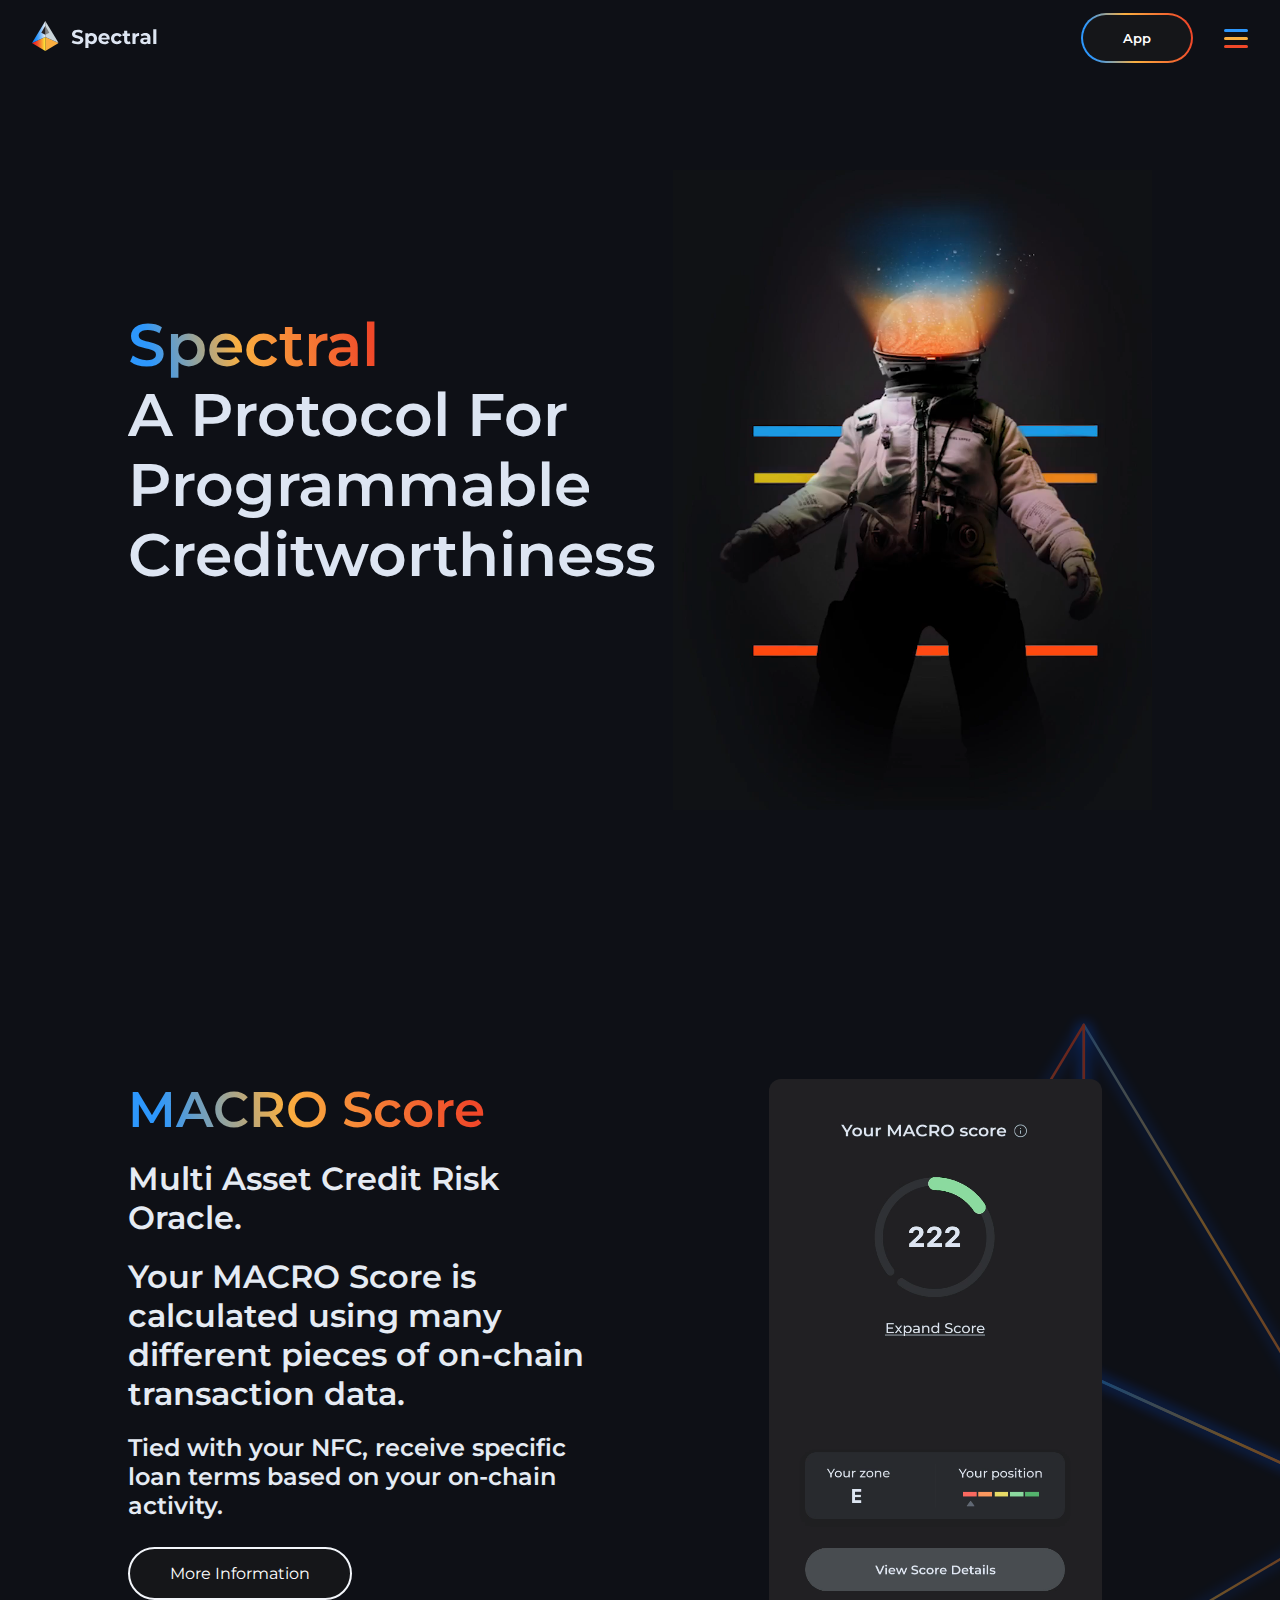
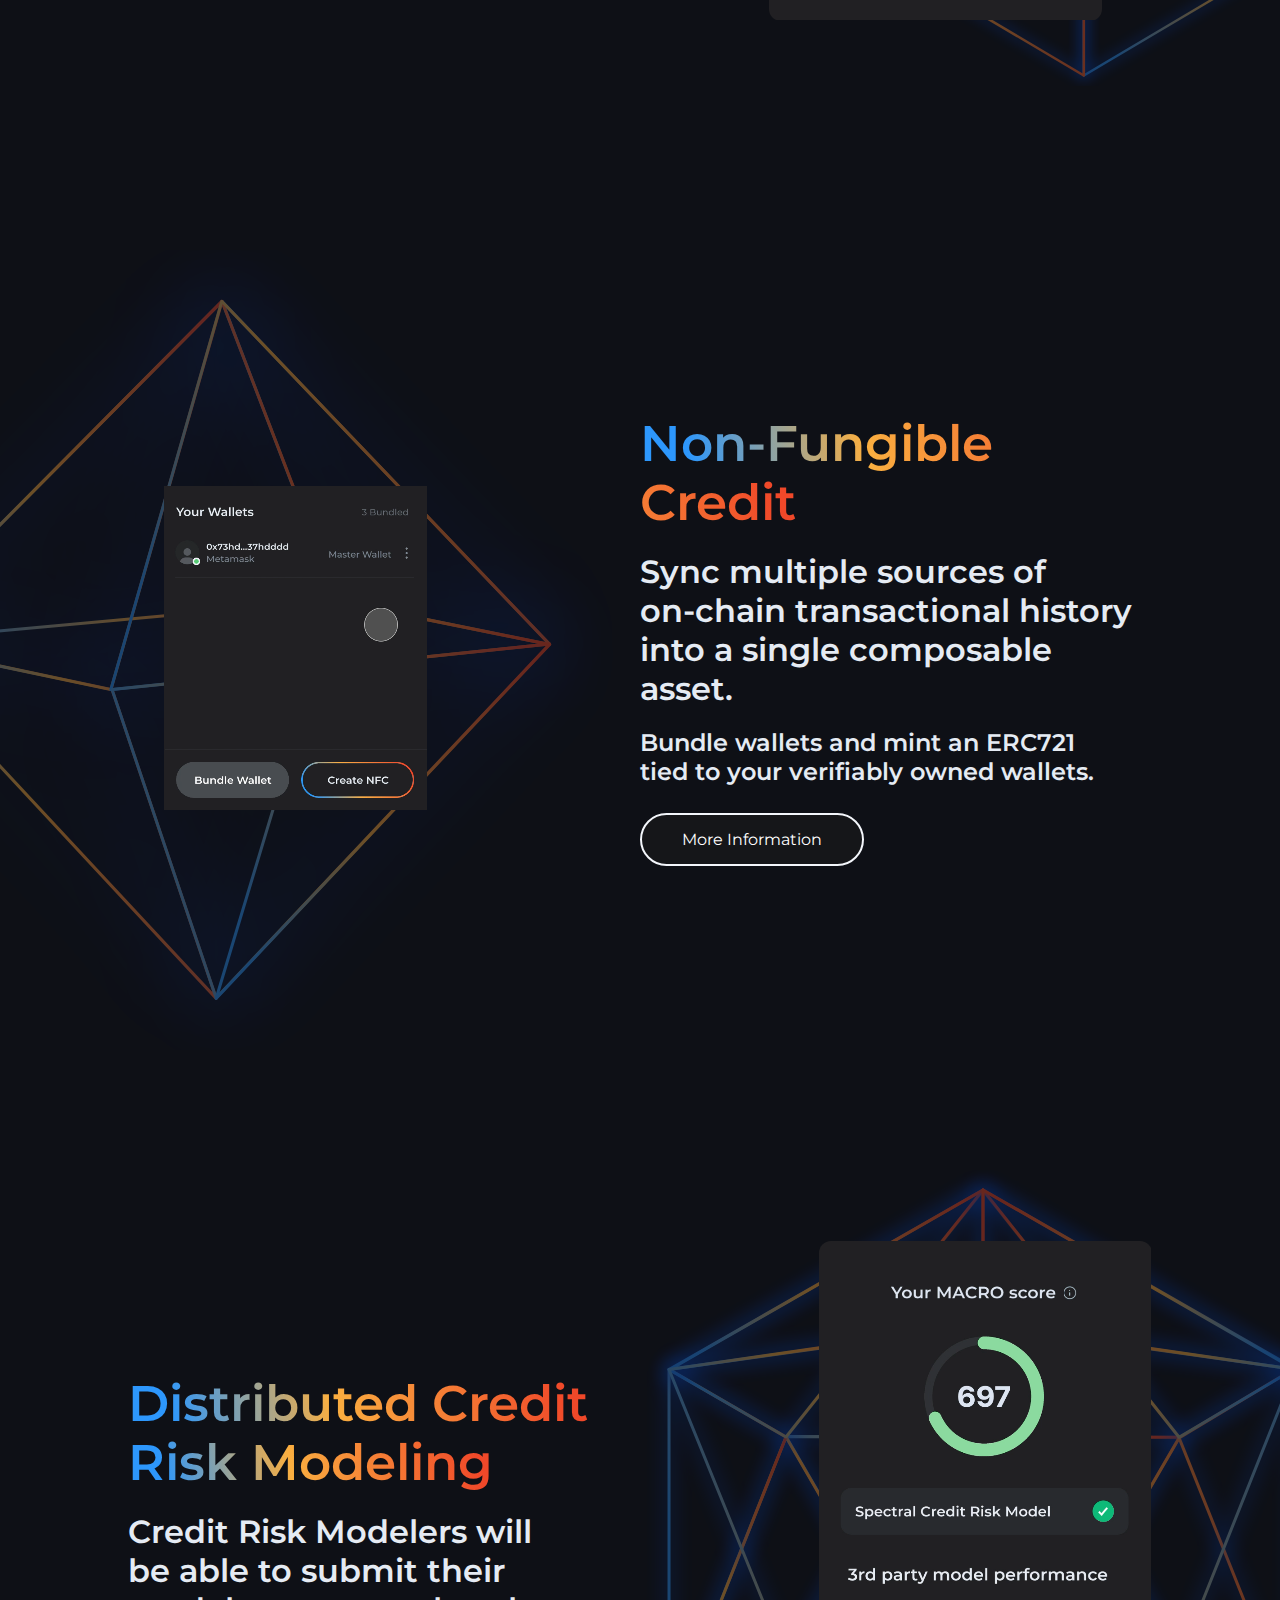
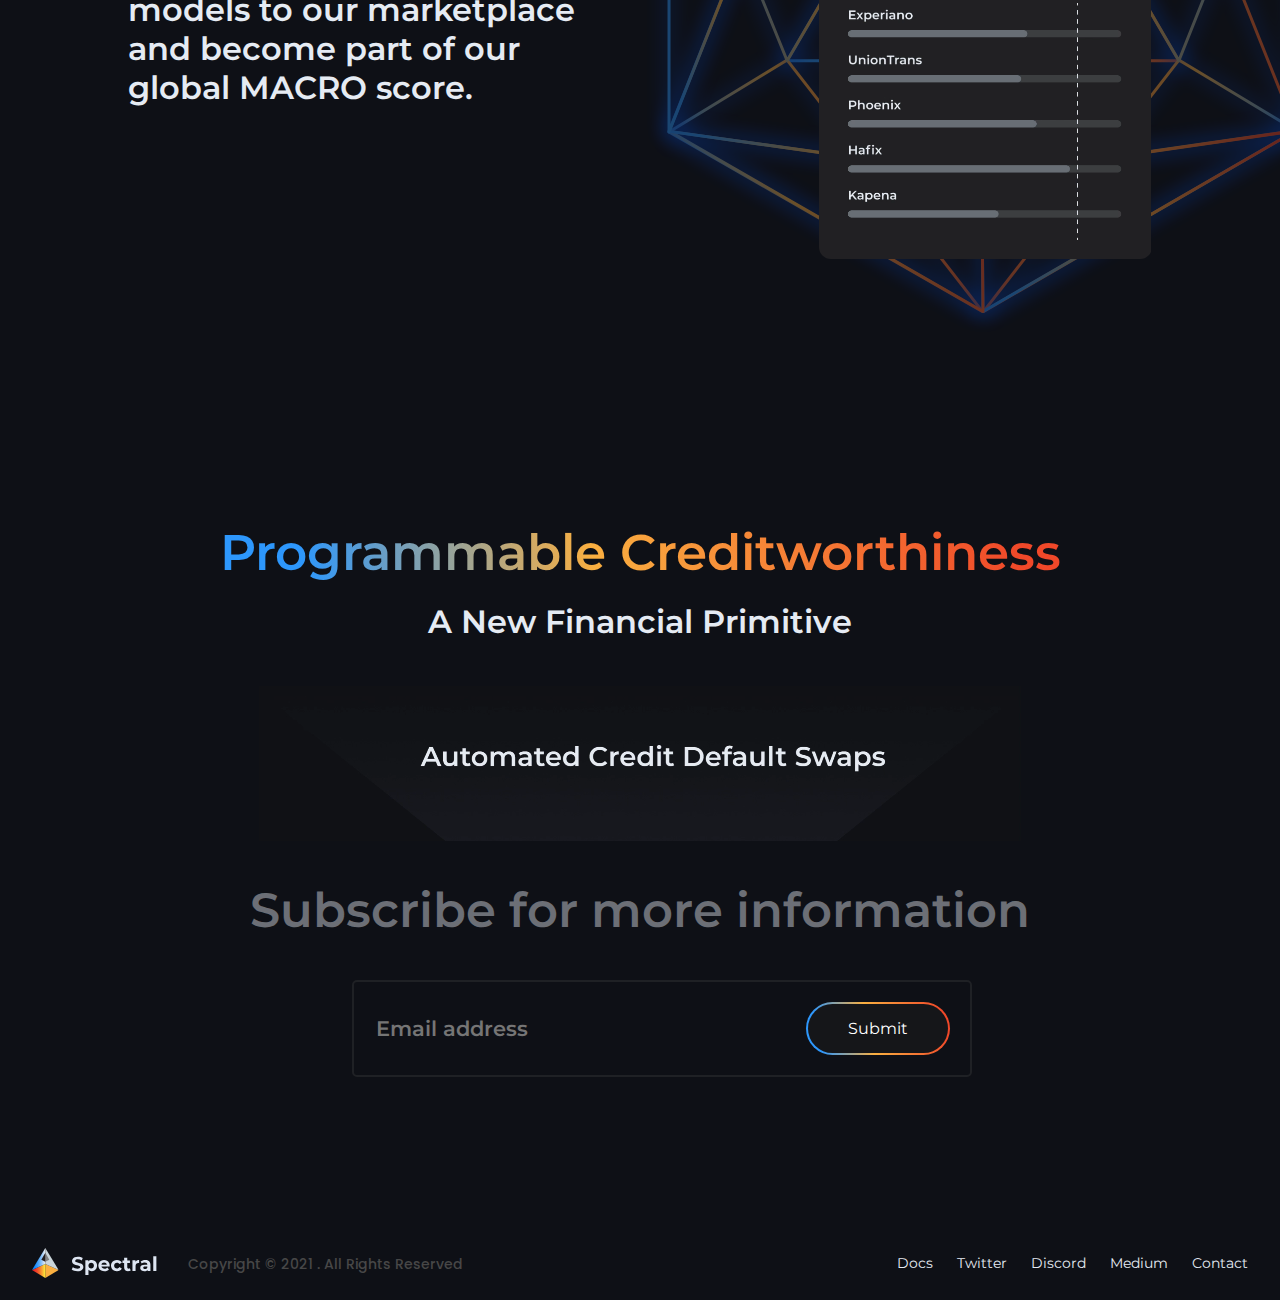
==== commit 04af34f8: "design changes and updated viddo page 5" ====
--- a/index.html
+++ b/index.html
@@ -162,8 +162,8 @@
           </div>
         </div>
         <div class='page-container-right'>
-          <h3 class='page-heading gradient'>
-            <span>Non-Fungible Credit</span>
+          <h3 class='page-heading'>
+            <span class='gradient'>Non-Fungible Credit</span>
           </h3>
           <h5 class='page-subheading'>
             Sync multiple sources of <br class='remove-on-mobile'> on-chain transactional history <br
--- a/css/style.css
+++ b/css/style.css
@@ -95,7 +95,7 @@
   line-height: 17px;
   background: none;
   border: none;
-  margin-right: 15px;
+  margin-right: 20px;
   cursor: pointer;
   text-decoration: none;
   font-family: Montserrat;
@@ -324,12 +324,10 @@
 }
 
 .gradient {
-  background: linear-gradient(
-    257.92deg,
-    #f04829 5.36%,
-    #faaf40 55.62%,
-    #2d97fc 89.97%
-  );
+  background: linear-gradient(257.92deg,
+      #f04829 5.36%,
+      #faaf40 55.62%,
+      #2d97fc 89.97%);
   -webkit-background-clip: text;
   -webkit-text-fill-color: transparent;
   color: transparent;
@@ -337,7 +335,7 @@
 
 .btn {
   background: #151619;
-  border: 1.63441px solid #f3f6fb;
+  border: 2px solid #f3f6fb;
   box-sizing: border-box;
   border-radius: 100px;
   color: white;
@@ -349,15 +347,13 @@
 
 .btn-gradient-wrapper {
   /* width: 130px; */
-  padding: 1px 1px;
+  padding: 2px 2px;
   border-radius: 100px;
   position: relative;
-  background: linear-gradient(
-    257.92deg,
-    #f04829 5.36%,
-    #faaf40 55.62%,
-    #2d97fc 89.97%
-  );
+  background: linear-gradient(257.92deg,
+      #f04829 5.36%,
+      #faaf40 55.62%,
+      #2d97fc 89.97%);
   z-index: 1;
   /* padding: 3px; */
 }
@@ -487,7 +483,8 @@
   width: 100%;
   margin: 10px auto;
   padding: 20px;
-  border: 1px solid #47474750;
+  border: 2px solid #47474750;
+  border-radius: 5px;
 }
 
 .email-field {
@@ -558,6 +555,7 @@
 /* media queries for mobile */
 
 @media only screen and (max-width: 1100px) {
+
   body,
   .container {
     overflow-y: scroll !important;
@@ -794,6 +792,7 @@
     width: 95%;
     margin-bottom: 40px;
   }
+
   .email-form {
     font-size: 16px;
     line-height: 20px;
@@ -823,6 +822,7 @@
     margin: 0 auto;
     margin-bottom: 50px;
   }
+
   #mailchimp-response {
     font-size: 11px;
     line-height: 18px;
@@ -857,4 +857,4 @@
     margin: 20px 0;
     text-align: left;
   }
-}
+}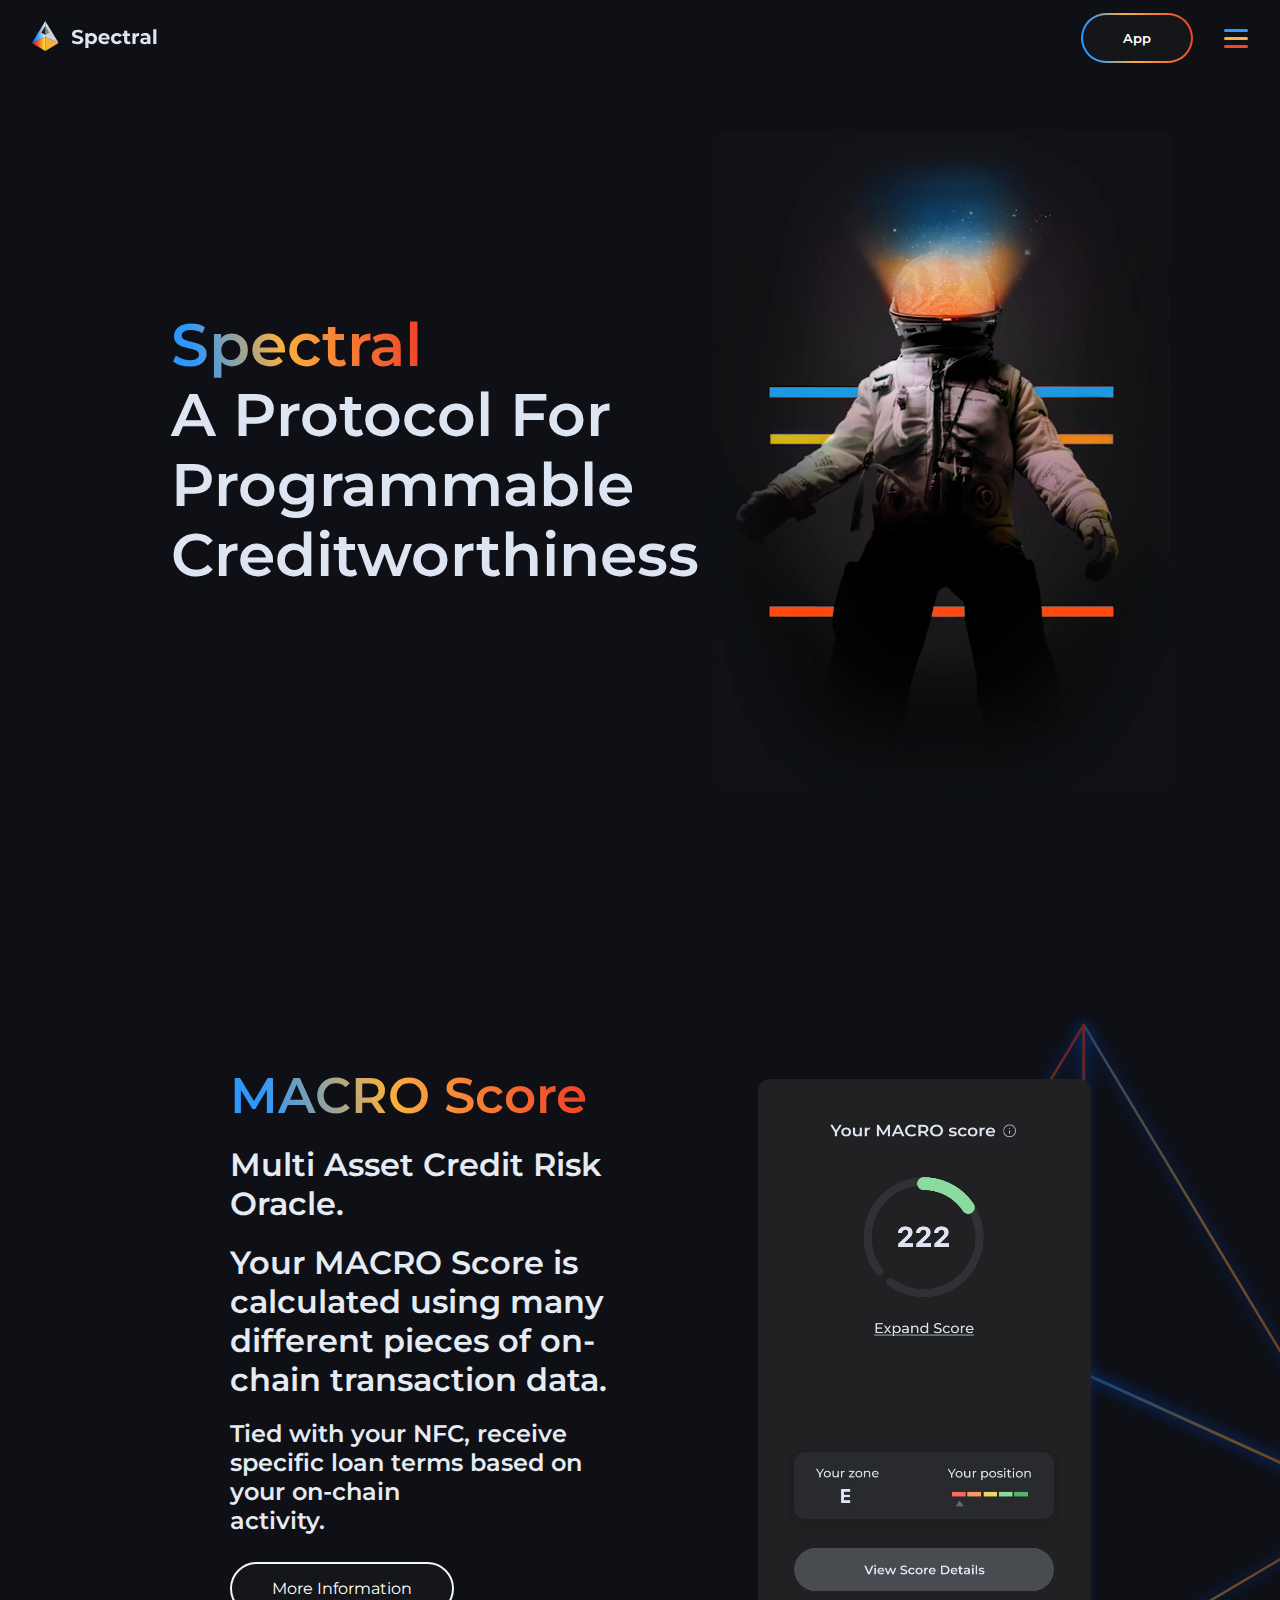
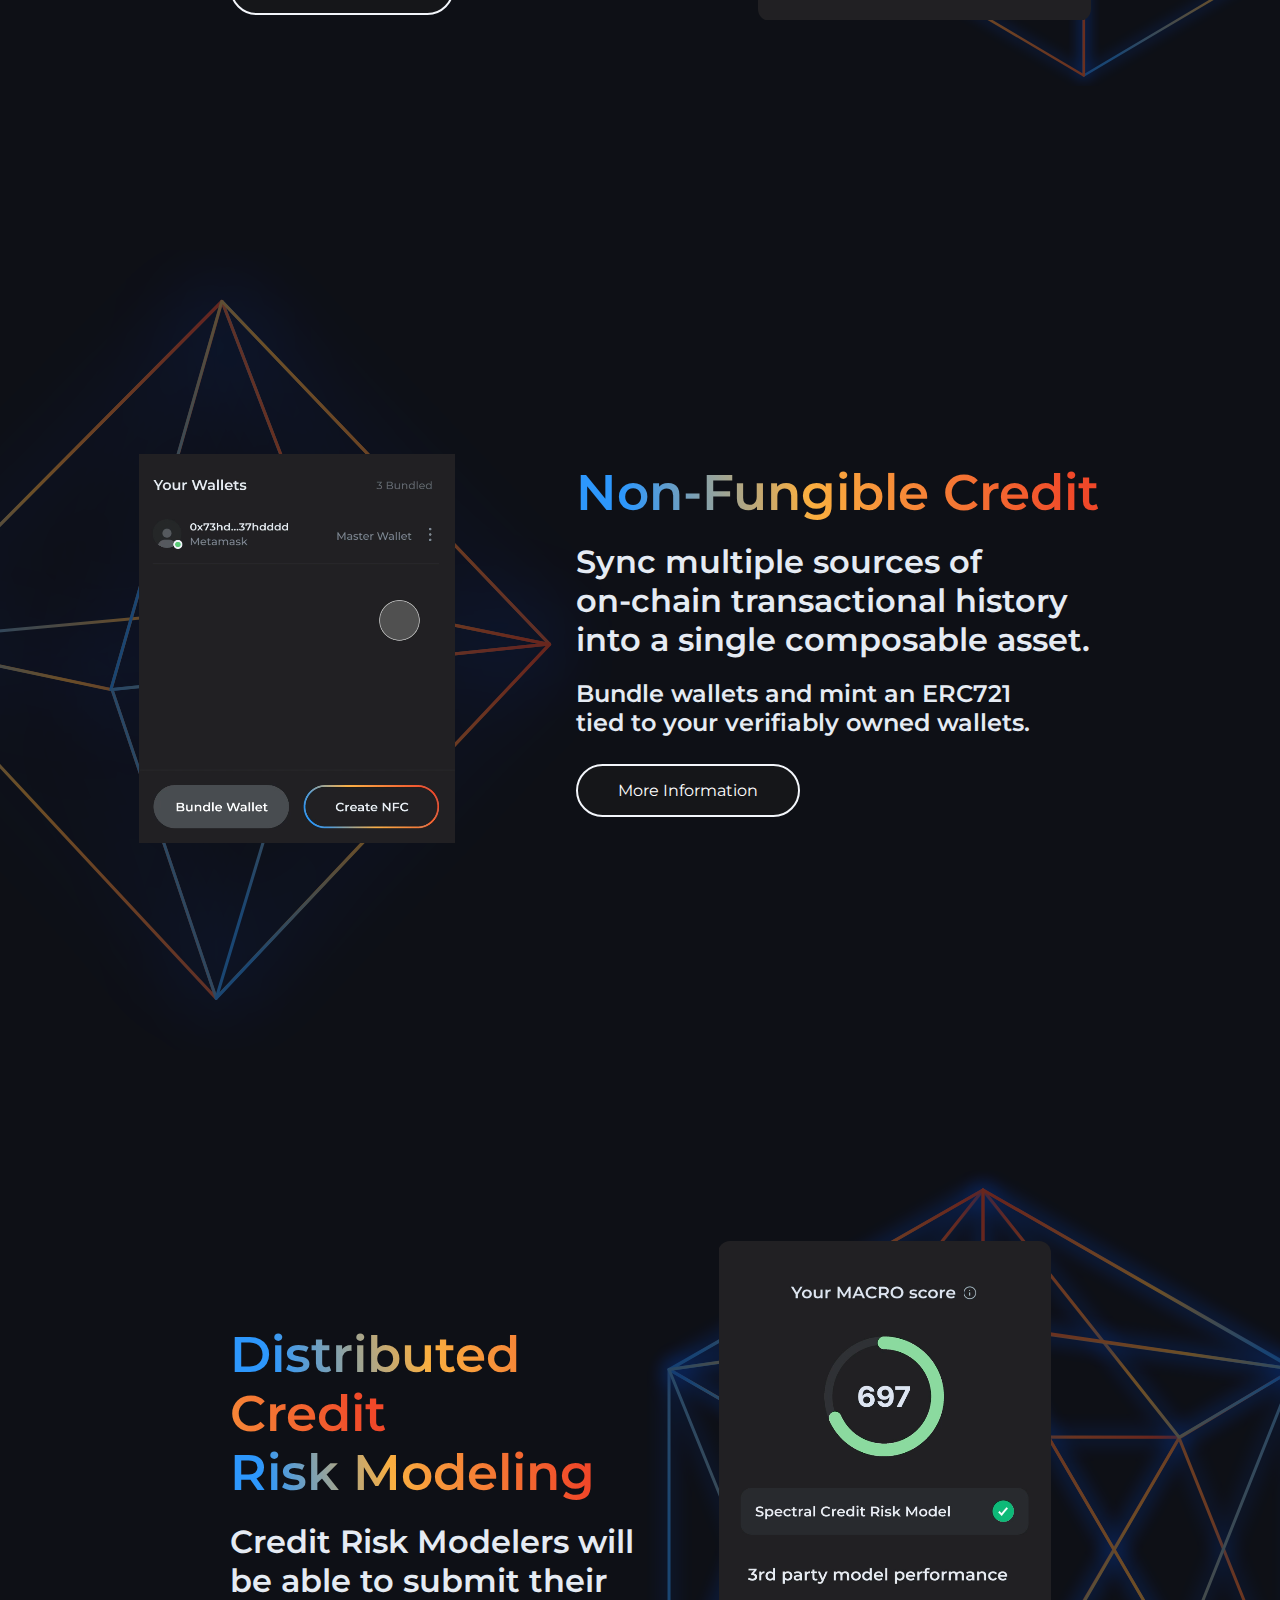
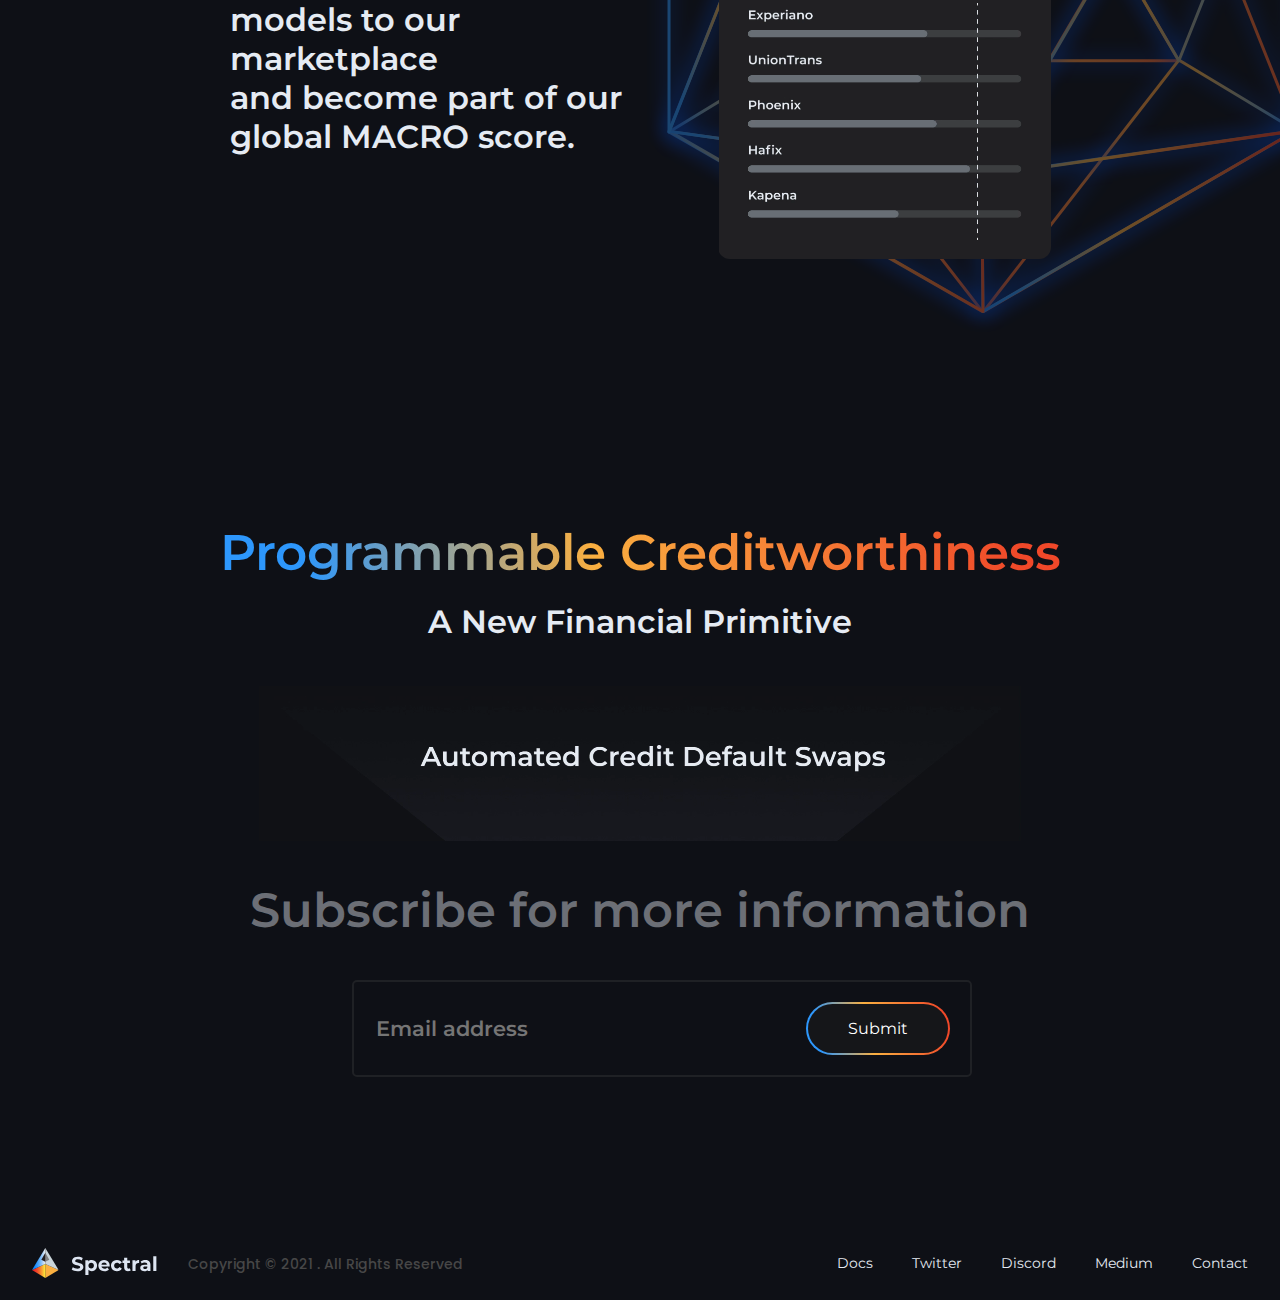
==== commit 4b3be9b0: "updates to style" ====
--- a/index.html
+++ b/index.html
@@ -101,18 +101,21 @@
       </nav>
       <div class="page-container">
         <div class='page-container-left'>
+          <div>
           <h3 class='page-heading'>
             <span class='gradient'>Spectral</span>
           </h3>
           <h3 class='page-heading '>
             A Protocol For <br> Programmable <br> Creditworthiness
           </h3>
-
+          </div>
         </div>
         <div class='page-container-right page-1-video'>
+          <div class='page-1-video-wrapper'>
           <video width="478" height="600" playsinline autoplay muted loop>
             <source src="assets/animations/page1.mp4" type="video/mp4">
           </video>
+          </div>
         </div>
       </div>
     </div>
@@ -121,6 +124,7 @@
     <div class='section page-2'>
       <div class="page-container">
         <div class='page-container-left'>
+          <div style='max-width:500px'>
           <h3 class='page-heading '>
             <span class='gradient'> MACRO Score </span>
           </h3>
@@ -139,6 +143,7 @@
           <div class='more-info-wrapper'>
             <a href='http://docs.spectral.finance' target="_blank" class='btn'>More Information</a>
           </div>
+          </div>
         </div>
         <div class='page-container-right'>
           <div class='video-mask'>
@@ -162,20 +167,26 @@
           </div>
         </div>
         <div class='page-container-right'>
-          <h3 class='page-heading'>
-            <span class='gradient'>Non-Fungible Credit</span>
-          </h3>
-          <h5 class='page-subheading'>
-            Sync multiple sources of <br class='remove-on-mobile'> on-chain transactional history <br
-              class='remove-on-mobile'> into a single
-            composable asset.
-          </h5>
-
-          <p class=' page-desc'>
-            Bundle wallets and mint an ERC721<br class='remove-on-mobile'> tied to your verifiably owned wallets.
-          </p>
-          <div class='more-info-wrapper'>
-            <a href='http://docs.spectral.finance' target="_blank" class='btn'>More Information</a>
+          <div>
+            <h3 class='page-heading remove-on-mobile'>
+              <span class='gradient '>Non-Fungible Credit</span>
+            </h3>
+            <h3 class='page-heading remove-on-desktop'>
+              <span class='gradient '>Non-Fungible</span>
+              <span class='gradient'>Credit</span>
+            </h3>
+            <h5 class='page-subheading'>
+              Sync multiple sources of <br class='remove-on-mobile'> on-chain transactional history <br
+                class='remove-on-mobile'> into a single
+              composable asset.
+            </h5>
+
+            <p class=' page-desc'>
+              Bundle wallets and mint an ERC721<br class='remove-on-mobile'> tied to your verifiably owned wallets.
+            </p>
+            <div class='more-info-wrapper'>
+              <a href='http://docs.spectral.finance' target="_blank" class='btn'>More Information</a>
+            </div>
           </div>
         </div>
       </div>
@@ -186,26 +197,27 @@
     <div class='section page-4'>
       <div class="page-container">
         <div class='page-container-left'>
-
-          <h3 class='page-heading remove-on-mobile'>
-            <span class='gradient'>Distributed Credit</span>
-            <br>
-            <span class='gradient'>Risk Modeling</span>
-          </h3>
-
-          <h3 class='page-heading remove-on-desktop'>
-            <span class='gradient'>Distributed </span>
-            <br>
-            <span class='gradient'> Credit Risk</span>
-            <br>
-            <span class='gradient'> Modeling</span>
-          </h3>
-          <h5 class='page-subheading'>
-            Credit Risk Modelers will <br class='remove-on-mobile'> be able to submit their <br
-              class='remove-on-mobile'> models to our
-            marketplace <br class='remove-on-mobile'> and become part
-            of our <br class='remove-on-mobile'> global MACRO score.
-          </h5>
+          <div>
+            <h3 class='page-heading remove-on-mobile'>
+              <span class='gradient'>Distributed Credit</span>
+              <br>
+              <span class='gradient'>Risk Modeling</span>
+            </h3>
+
+            <h3 class='page-heading remove-on-desktop'>
+              <span class='gradient'>Distributed </span>
+              <br>
+              <span class='gradient'> Credit Risk</span>
+              <br>
+              <span class='gradient'> Modeling</span>
+            </h3>
+            <h5 class='page-subheading'>
+              Credit Risk Modelers will <br class='remove-on-mobile'> be able to submit their <br
+                class='remove-on-mobile'> models to our
+              marketplace <br class='remove-on-mobile'> and become part
+              of our <br class='remove-on-mobile'> global MACRO score.
+            </h5>
+          </div>
         </div>
         <div class='page-container-right'>
           <div class='video-mask'>
--- a/css/style.css
+++ b/css/style.css
@@ -95,11 +95,15 @@
   line-height: 17px;
   background: none;
   border: none;
-  margin-right: 20px;
+  margin-right: 35px;
   cursor: pointer;
   text-decoration: none;
   font-family: Montserrat;
   cursor: pointer;
+}
+
+.nav-link:nth-child(5) {
+  margin-right: 0;
 }
 
 #burger-icon {
@@ -290,13 +294,15 @@
   width: 80%;
   height: 80%;
   align-items: center;
-  justify-content: space-between;
+  justify-content: center;
   margin: 0 auto;
 }
 
 .page-container-left,
 .page-container-right {
-  width: 50%;
+  width: 40%;
+  display: flex;
+  justify-content: center;
   z-index: 1;
 }
 
@@ -324,10 +330,12 @@
 }
 
 .gradient {
-  background: linear-gradient(257.92deg,
-      #f04829 5.36%,
-      #faaf40 55.62%,
-      #2d97fc 89.97%);
+  background: linear-gradient(
+    257.92deg,
+    #f04829 5.36%,
+    #faaf40 55.62%,
+    #2d97fc 89.97%
+  );
   -webkit-background-clip: text;
   -webkit-text-fill-color: transparent;
   color: transparent;
@@ -350,10 +358,12 @@
   padding: 2px 2px;
   border-radius: 100px;
   position: relative;
-  background: linear-gradient(257.92deg,
-      #f04829 5.36%,
-      #faaf40 55.62%,
-      #2d97fc 89.97%);
+  background: linear-gradient(
+    257.92deg,
+    #f04829 5.36%,
+    #faaf40 55.62%,
+    #2d97fc 89.97%
+  );
   z-index: 1;
   /* padding: 3px; */
 }
@@ -377,21 +387,25 @@
   line-height: 70px;
 }
 
-.page-1 .page-container {
+.page-1-video-wrapper {
+  width: 478;
   overflow: hidden;
 }
 
 .page-1-video {
   /* // to kill black line on right of video */
-  transform: scale(1.1) translate(0px, 45px);
-  float: left;
+  transform: scale(1.1) translate(90px, 10px);
   z-index: 1;
 }
 
+.page-1-video-wrapper video {
+  transform: translateX(22px);
+}
+
 /* page 2 */
 
-.page-2 .page-container-left {
-  max-width: 490px;
+.page-2 .page-container-right {
+  justify-content: center;
 }
 
 .page-2-geo {
@@ -401,19 +415,39 @@
 }
 
 .page-2-video {
-  transform: translateX(-50px);
+  transform: translateX(80px);
 }
 
 /* page 3 */
+
+.page-3 .page-container-left {
+  justify-content: center;
+}
+.page-3 .page-container-right {
+  width: 650px;
+  justify-content: center;
+}
 .page-3-geo {
   position: absolute;
   left: 0;
+}
+
+.page-3-video {
+  transform: translateX(-30px) scale(1.2);
 }
 
 /* page 4 */
 .page-4-geo {
   position: absolute;
   right: 0;
+}
+
+.page-4 .page-container-right {
+  justify-content: center;
+}
+
+.page-4-video {
+  transform: translateX(40px);
 }
 
 .page-5-geo {
@@ -554,8 +588,13 @@
 
 /* media queries for mobile */
 
+/* @media only screen and (min-width: 2000px) {
+  .page-container {
+    width: 60%;
+  }
+} */
+
 @media only screen and (max-width: 1100px) {
-
   body,
   .container {
     overflow-y: scroll !important;
@@ -661,6 +700,7 @@
     font-size: 19px;
     line-height: 23px;
     margin-bottom: 30px;
+    margin-right: 0;
   }
 
   .top-nav {
@@ -703,6 +743,15 @@
   .page-1-video {
     transform: unset;
   }
+  .page-1-video-wrapper {
+    transform: unset;
+    width: 100% !important;
+  }
+
+  .page-1-video-wrapper video {
+    transform: scaleX(1.2) translateX(1px);
+    width: 100%;
+  }
 
   /* page 2 */
   .page-2 .btn {
@@ -729,6 +778,9 @@
   .page-3 .page-container {
     flex-direction: column-reverse;
   }
+  .page-3 .page-container-right {
+    width: unset;
+  }
 
   .page-3-geo {
     transform: translate(-50%, 67%);
@@ -736,12 +788,14 @@
 
   .page-3-video {
     width: 100% !important;
+    transform: unset;
     padding-bottom: 80px;
   }
 
   /* page-4 */
   .page-4-video {
     width: 100% !important;
+    transform: unset;
     padding: 80px 0;
   }
 
@@ -857,4 +911,4 @@
     margin: 20px 0;
     text-align: left;
   }
-}+}
